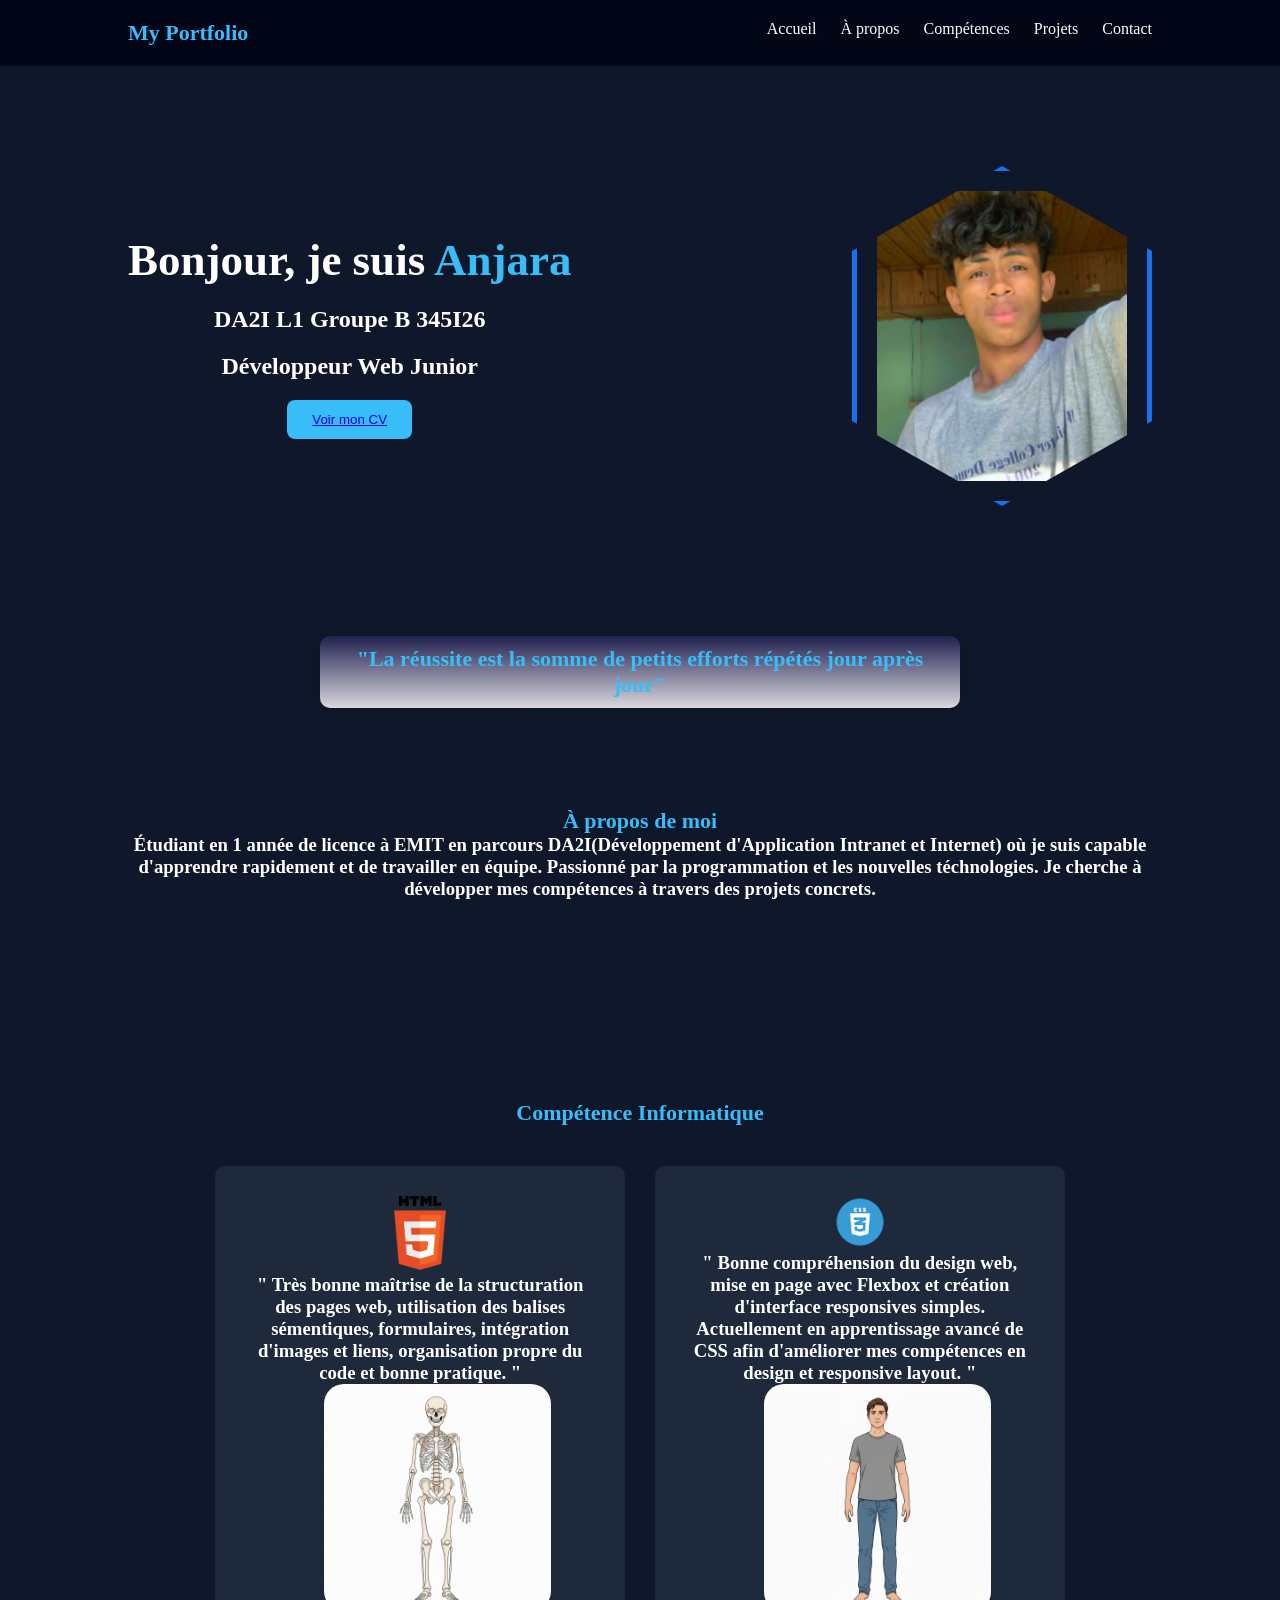
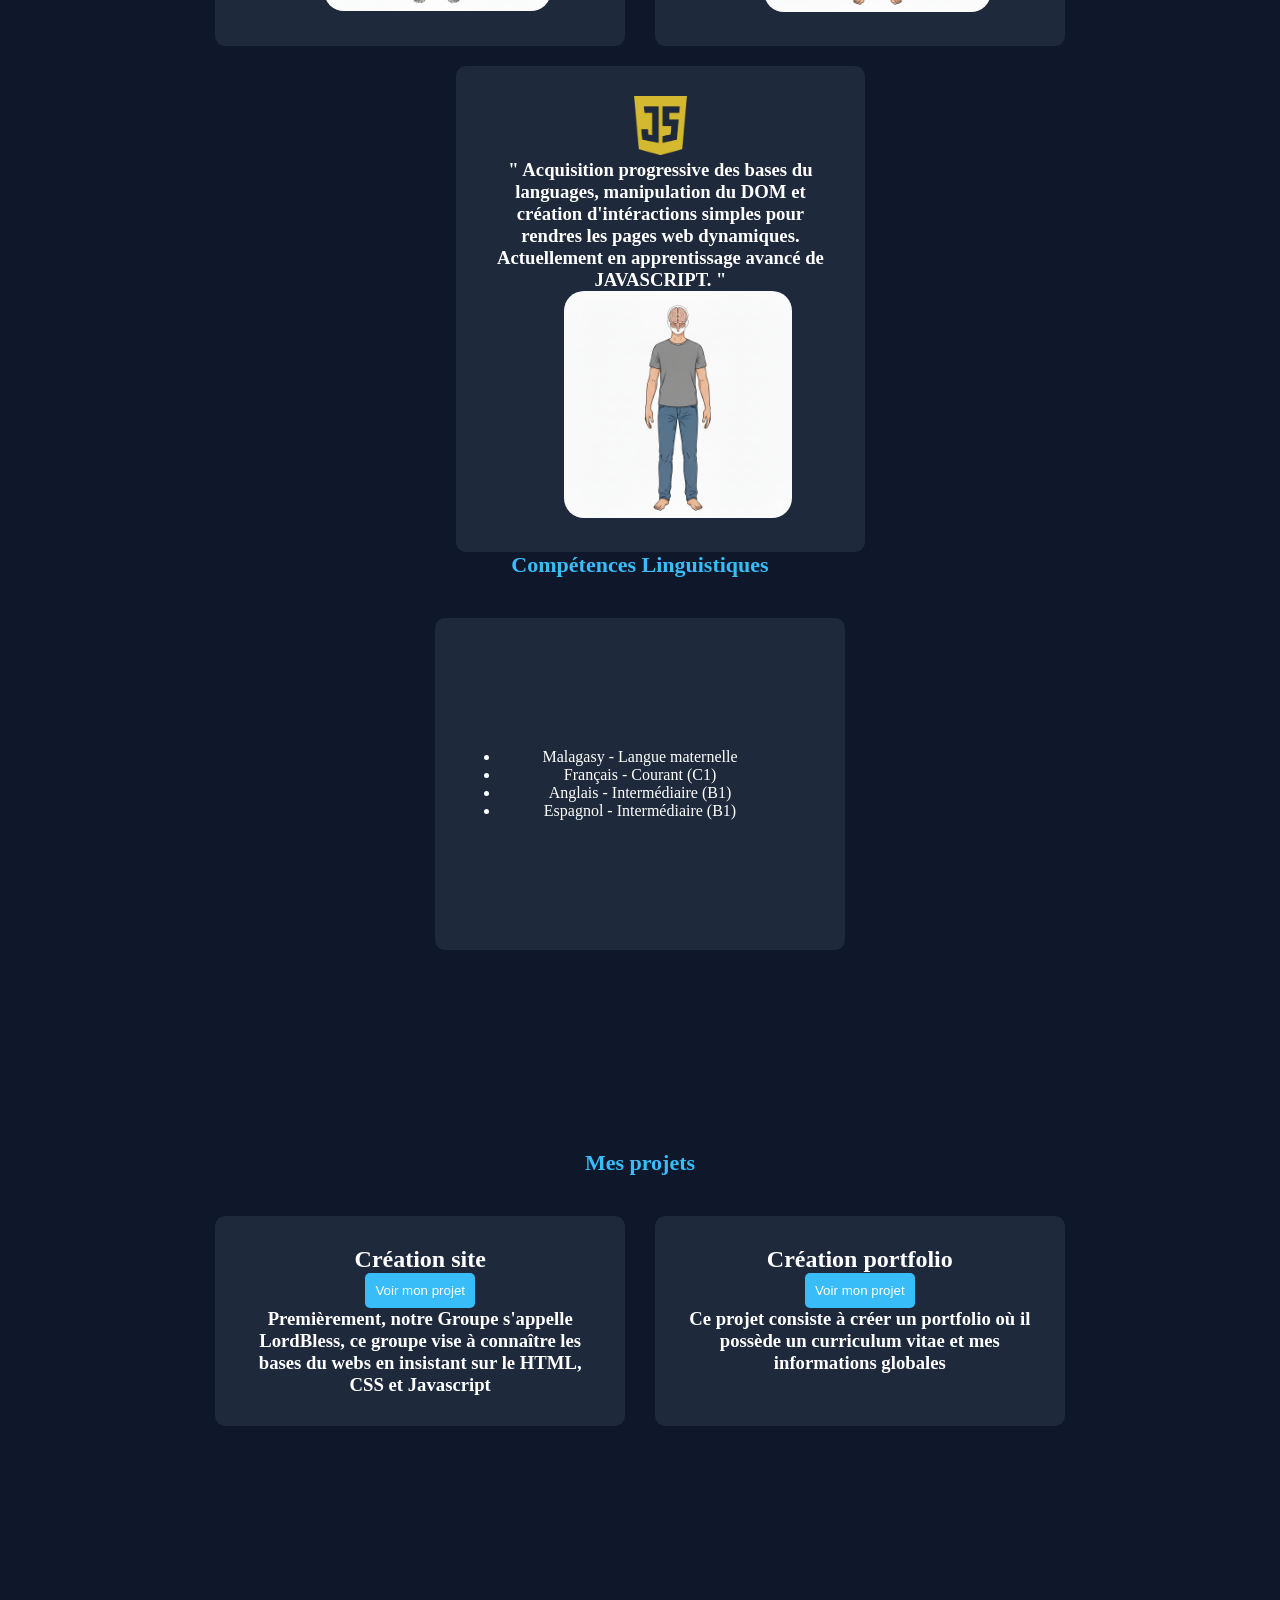
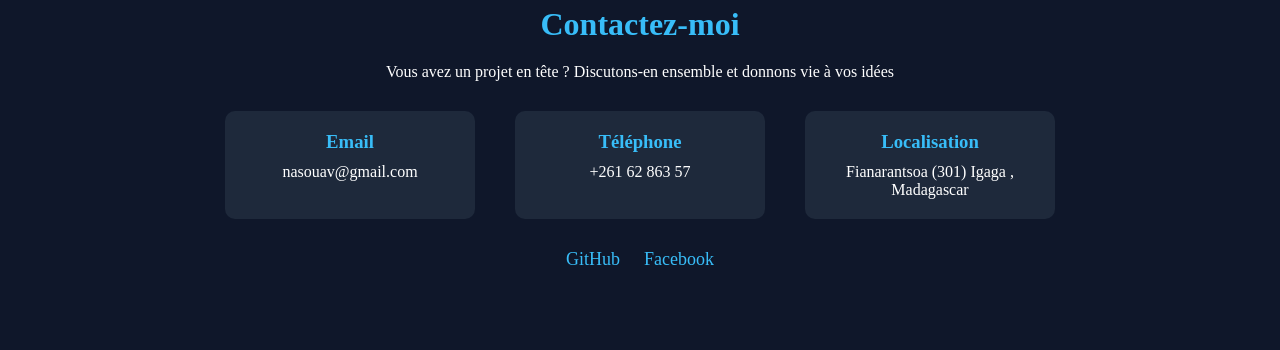
==== index.html @ 0c8cd44e "Update index.html" ====
<!DOCTYPE html>
<html lang="fr">

    <head>
        <meta charset="UTF-8">
        <meta name="viewport" content="width=device-width, initial-scale=1.0">
        <title>Portfolio Développeur</title>
        <link rel="stylesheet" href="anjara.css">
    </head>

    <body>

        <header>
            <div class="logo">My Portfolio</div>

            <nav>
                <a href="#home">Accueil</a>
                <a href="#about">À propos</a>
                <a href="#compet_my">Compétences</a>
                <a href="#projects">Projets</a>
                <a href="#contact">Contact</a>
            </nav>
        </header>

        <section id="home" class="portfolio">

            <div class="portfolio-text">
                <h1>Bonjour, je suis <span>Anjara</span></h1>
                <p><h2>DA2I L1 Groupe B 345I26</h2></p>
                <p><h2>Développeur Web Junior</h2></p>

                <button><a href="cvanjara.html">Voir mon CV</a></button>
            </div>

            <div class="portfolio-img">
                <img src="photo_my.jfif" alt="profile">
            </div>

        </section>
            <div class="My_philosophie">
                <p><h3 class="logo">"La réussite est la somme de petits efforts répétés jour après jour"</h3></p>

            </div>

        <section id="about">

            <h2 class="logo">À propos de moi</h2>

            <p>
                <h3>Étudiant en 1 année de licence à EMIT en parcours DA2I(Développement d'Application Intranet et Internet) 
                où je suis capable d'apprendre rapidement et de travailler en équipe. Passionné par la programmation et les nouvelles téchnologies. Je cherche à développer mes compétences à travers des projets concrets.
                </h3>
            </p>

        </section>
        <section id="compet_my">

            <h2 class="logo">Compétence Informatique</h2>

            <div class="compétences-container">
                <div class="projects-container">

                    <div class="project-card">
                    
                    
                        <div><img src="html-5.webp" alt="" class="html">
                        
                        <p><h3>   " Très bonne maîtrise de la structuration des pages web, utilisation des balises sémentiques, formulaires, intégration d'images et liens, organisation propre du code et bonne pratique. "
                        </h3></p>
                        </div>
                        <div> <img src="squelette.png" alt="" class="squelette" ></div>
                    
                    </div>
            


                    <div class="project-card">                  
                        <div><img src="css-3.webp" alt="" class="html">
                        
                            <p><h3> " Bonne compréhension du design web, mise en page avec Flexbox et création d'interface responsives simples.
                        Actuellement en apprentissage avancé de CSS afin d'améliorer mes compétences en design et responsive layout. "
                            </h3></p>
                        </div>
                        <div> <img src="human.png" alt="" class="squelette" ></div>
                    
                    </div>
                </div>
                <div class="JavaScript">
                    <div class="project-card">
                        <div>
                            <img src="js-es6.webp" alt="" class="html">
                        
                            <p><h3>   " Acquisition progressive des bases du languages, manipulation du DOM et création d'intéractions simples pour rendres les pages web dynamiques.
                            Actuellement en apprentissage avancé de JAVASCRIPT. "
                            </h3></p>
                        </div>
                        <div> 
                            <img src="brain.png" alt="" class="squelette" >
                        </div>
                    
                    </div>
                    
                </div>
            </div>

            <div class="compet_langue"><h2 class="logo"> Compétences Linguistiques</h2>
                <div class="compétences-container">
                    <div class="projects-container">

                        <div class="project-card">
                            <section class="languages">
                                <ul class="language-list">
                                    <li><span class="lang-name">Malagasy</span> - <span class="lang-level">Langue maternelle</span></li>
                                    <li><span class="lang-name">Français</span> - <span class="lang-level">Courant (C1)</span></li>
                                    <li><span class="lang-name">Anglais</span> - <span class="lang-level">Intermédiaire (B1)</span></li>
                                    <li><span class="lang-name">Espagnol</span> - <span class="lang-level">Intermédiaire (B1)</span></li>
                                </ul>
                            </section>
                        </div>
                    </div>
                </div>
            </div>
        </section>


        <section id="projects">

            <h2 class="logo">Mes projets</h2>

            <div class="projects-container">

                <div class="project-card">
                    <h2>Création site</h2>
                    <p><button><a href="https://laatr34.github.io/LordBless/">Voir mon projet</a></button></p>
                    <h3>Premièrement, notre Groupe s'appelle LordBless, ce groupe vise à connaître les bases du webs en insistant sur le HTML, CSS et Javascript
                    </h3>
                </div>
            


                <div class="project-card">
                    <h2>Création portfolio</h2>
                    <p><button><a href="cvanjara.html">Voir mon projet</a></button></p>
                    <h3>Ce projet consiste à créer un portfolio où il possède un curriculum vitae et mes informations globales </h3>
                </div>
            </div>

        </section>

        <section id="contact" class="contact">

            <h2 class="logo">Contactez-moi</h2>

            <p>
                Vous avez un projet en tête ? Discutons-en ensemble et donnons vie à vos idées
            </p>

            <div class="contact-info">
    
                <div class="contact-item">
                    <h3>Email</h3>
                    <p>
                        <a href="mailto:nasouav@gmail.com">
                            nasouav@gmail.com
                        </a>
                    </p>
                </div>

                <div class="contact-item">
                    <h3>Téléphone</h3>
                    <p>
                        <a href="tel:+261376286357">
                            +261 62 863 57
                        </a>
                    </p>
                </div>

                <div class="contact-item">
                    <h3>Localisation</h3>
                    <p>Fianarantsoa (301) Igaga , Madagascar</p>
                </div>

            </div>

            <div class="social-links">
              
                <a href="https://github.com/AnjaraHandrinasoavina">GitHub</a>
                <a href="https://www.facebook.com/handrinasoavina.anjara">Facebook</a>
            </div>
        </section>

        <script src="anjara.js"></script>

    </body>
</html>
---- anjara.css ----
*{
margin:0;
padding:0;
box-sizing:border-box;
}

body{
background:#0f172a;
color:white;
}

header{
display:flex;
justify-content:space-between;
padding:20px 10%;
background:#020617;
position:sticky;
top:0;
}

.logo{
font-size:22px;
font-weight:bold;
color:#38bdf8;
}

nav a{
color:white;
margin-left:20px;
text-decoration:none;
}

.portfolio{
display:flex;
align-items:center;
justify-content:space-between;
padding:100px 10%;
}

.portfolio-text h1{
font-size:45px;
}

.portfolio-text span{
color:#38bdf8;
}

.portfolio-text p{
margin:20px 0;
font-size:20px;
}

.portfolio-text button{
padding:12px 25px;
background:#38bdf8;
border:none;
border-radius:8px;
cursor:pointer;
}

.portfolio-img img{
width:300px;
border-radius:20px;
}

section{
padding:100px 10%;
text-align:center;
}

.projects-container{
display:flex;
justify-content:center;
gap:30px;
margin-top:40px;

}

.project-card{
background:#1e293b;
padding:30px;
border-radius:10px;
width:40%;
transition:0.3s;
text-align: center;
}

.project-card:hover{
transform:translateY(-10px);
background:#334155;
}
.project-card a {
  color: white;
  text-decoration: none;
}

form{
display:flex;
flex-direction:column;
width:300px;
margin:auto;
gap:15px;
}

input,textarea{
padding:10px;
border:none;
border-radius:5px;
}

button{
padding:10px;
background:#38bdf8;
border:none;
border-radius:5px;
cursor:pointer;
}

footer{
text-align:center;
padding:20px;
background:#020617;
}
.My_philosophie { 
    background: var(--card-bg);
    padding: 10px;
    border-radius: 10px;
    box-shadow: 0 0 10px rgba(0,0,0,0.1);
    width: 50%;
    text-align: center;
    margin-top: 30px;
    background: linear-gradient(180deg, #20204e 0%, #dbd8df 100%); 
    margin-left: 25%;
}

 .portfolio-img {
    width: 300px;
    height: 340px;
    border: 5px solid #1970e9;
    clip-path: polygon(50% 0%, 100% 25%, 100% 75%, 50% 100%, 0% 75%, 0% 25%);
    display: flex;
    align-items: center;
    justify-content: center;
    padding: 20px;
}

.portfolio-img img {
    width: 100%;
    height: 100%;
    object-fit: cover;
}

.squelette {
    width: 65%;
    margin-left: 10%;
    border-radius: 20px;

}
.html{
    width: 15%;
     
}

.JavaScript{
    margin-top: 20px;
    margin-left: 32%;
    width: 100%;

}
#contact {
  padding: 80px 20px;
  background: #0f172a;
  color: white;
  text-align: center;
}

#contact h2 {
  font-size: 32px;
  margin-bottom: 20px;
}

.contact-info {
  display: flex;
  justify-content: center;
  gap: 40px;
  margin-top: 30px;
  flex-wrap: wrap;
}

.contact-item {
  background: #1e293b;
  padding: 20px;
  border-radius: 10px;
  width: 250px;
}

.contact-item h3 {
  margin-bottom: 10px;
  color: #38bdf8;
}

.contact-item a {
  color: white;
  text-decoration: none;
}

.social-links {
  margin-top: 30px;
}

.social-links a {
  margin: 0 10px;
  font-size: 18px;
  color: #38bdf8;
  text-decoration: none;
}

.social-links a:hover {
  color: white;
}
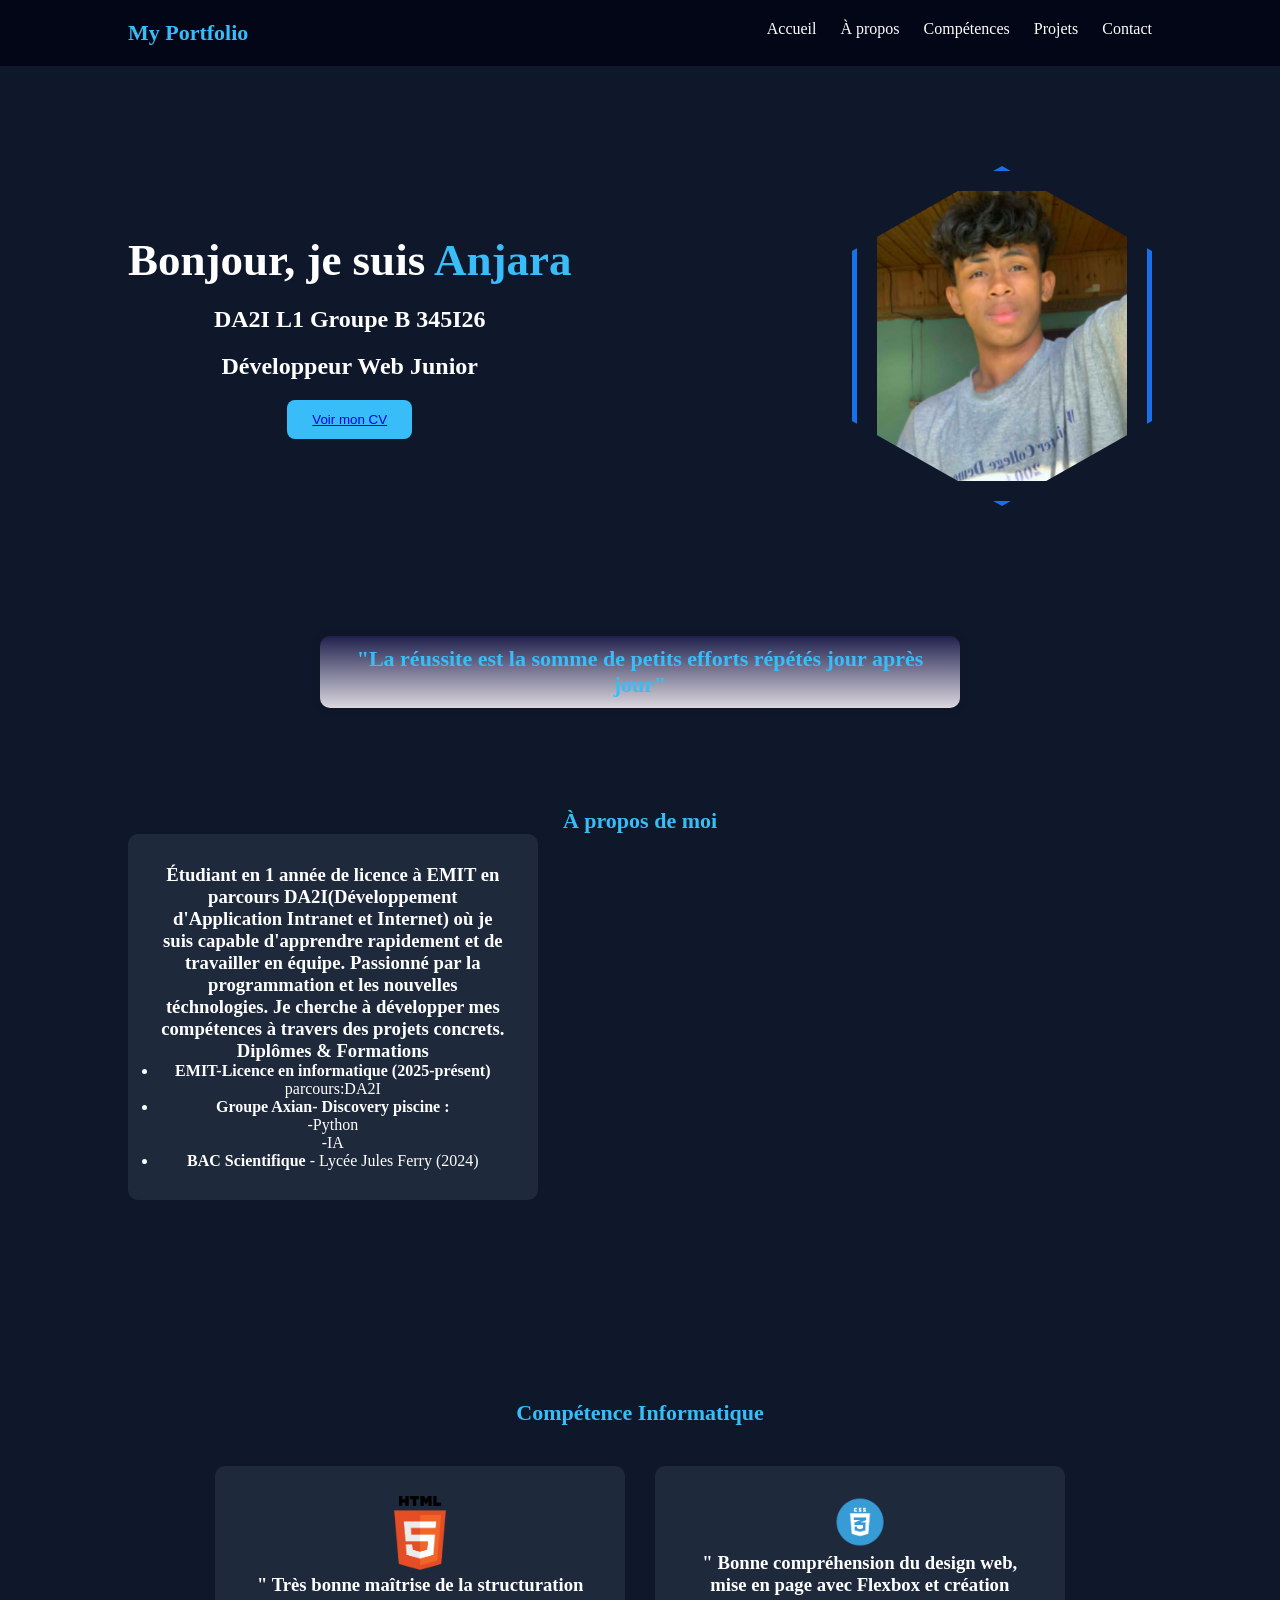
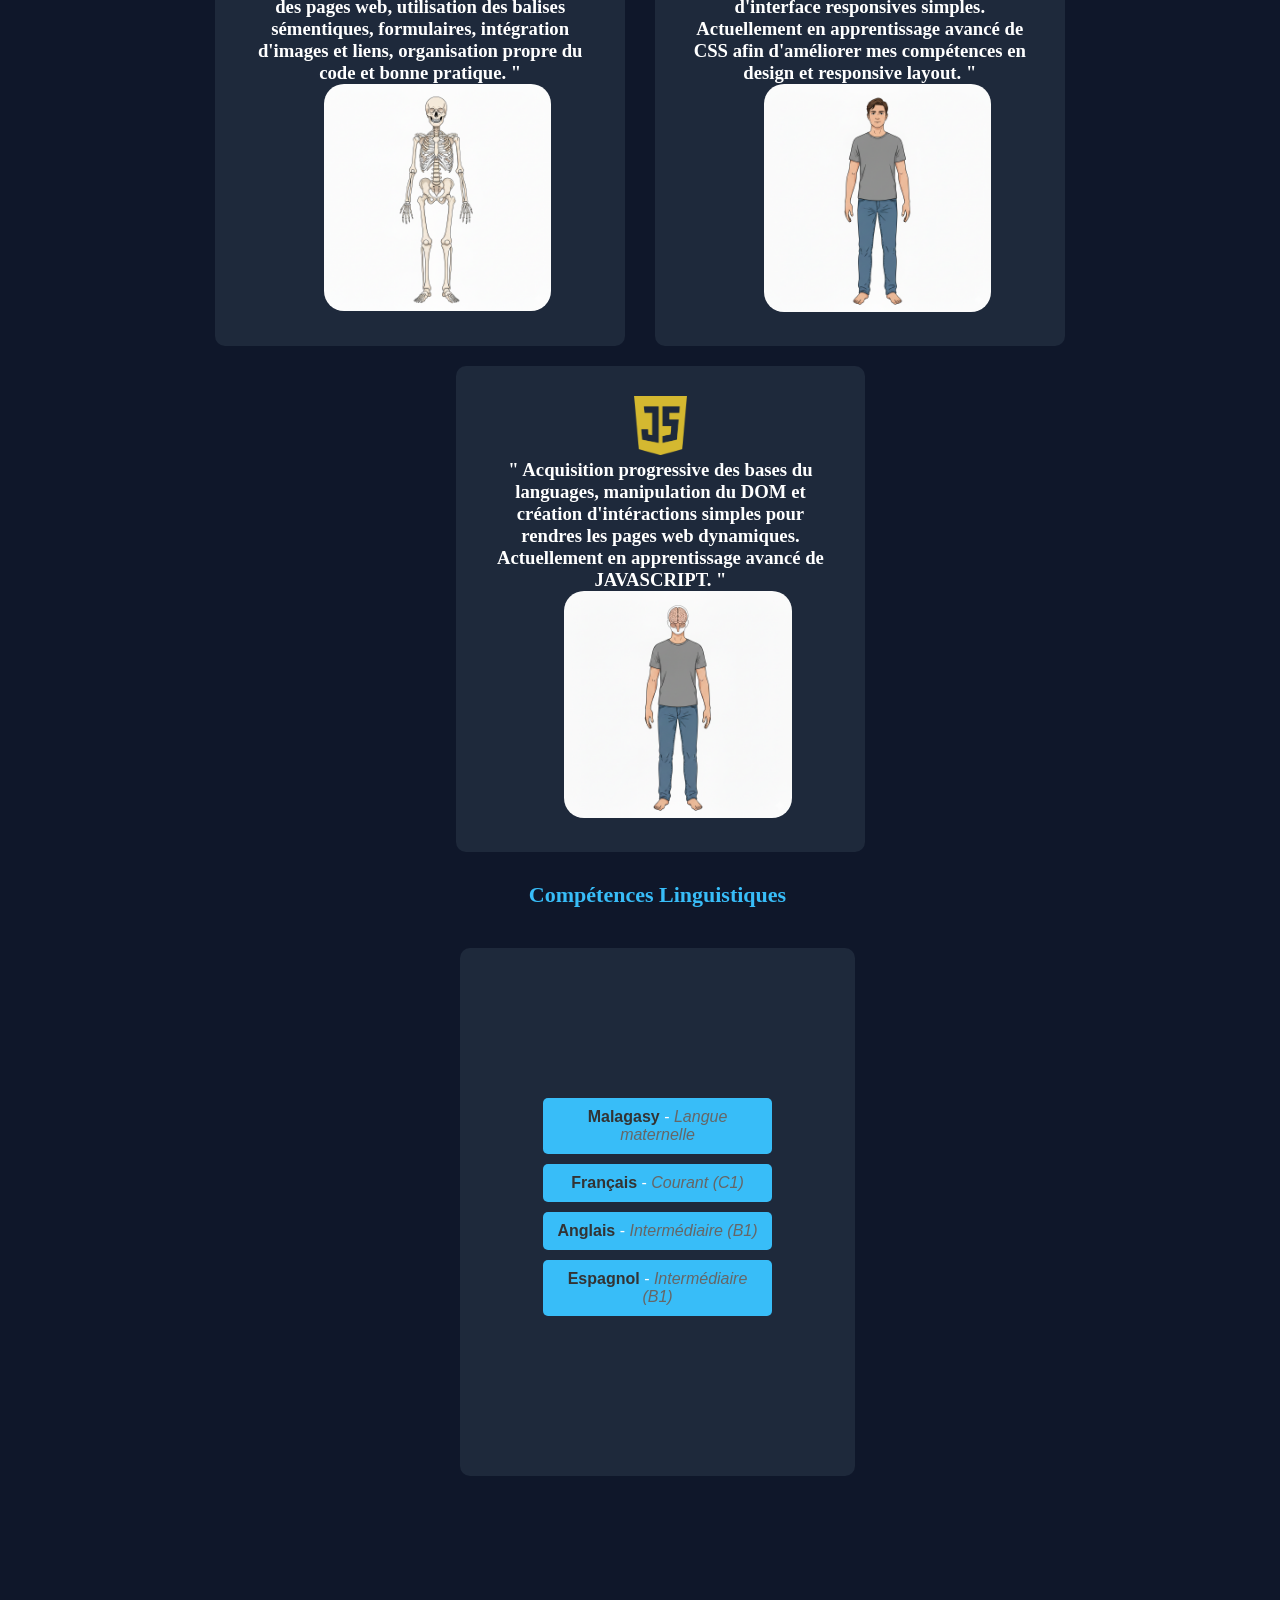
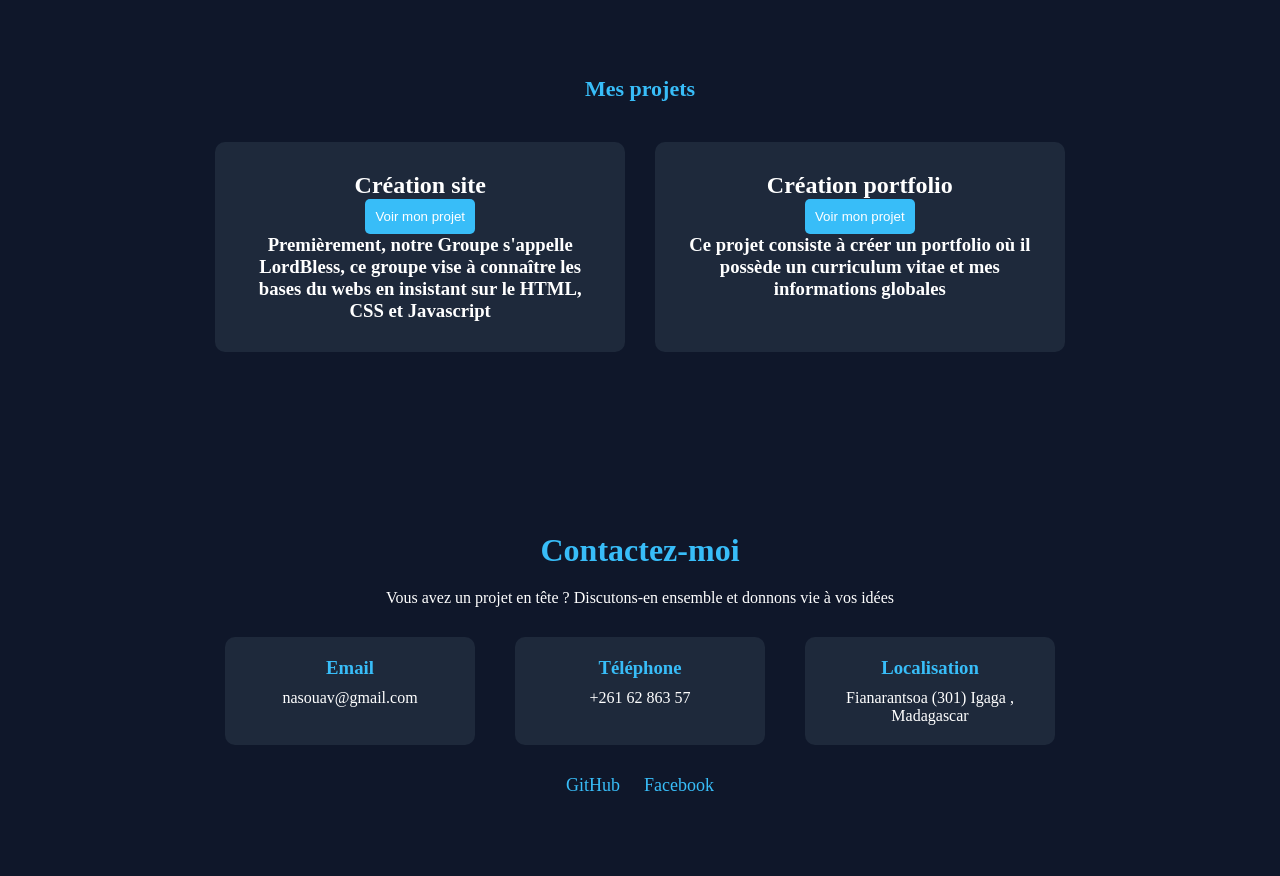
==== commit 475120b5: "Update index.html" ====
--- a/index.html
+++ b/index.html
@@ -45,12 +45,23 @@
         <section id="about">
 
             <h2 class="logo">À propos de moi</h2>
-
-            <p>
-                <h3>Étudiant en 1 année de licence à EMIT en parcours DA2I(Développement d'Application Intranet et Internet) 
-                où je suis capable d'apprendre rapidement et de travailler en équipe. Passionné par la programmation et les nouvelles téchnologies. Je cherche à développer mes compétences à travers des projets concrets.
-                </h3>
-            </p>
+            <div class="about_propos">
+                <section class="project-card">
+                
+                    <p><h3>Étudiant en 1 année de licence à EMIT en parcours DA2I(Développement d'Application Intranet et Internet) 
+                        où je suis capable d'apprendre rapidement et de travailler en équipe. Passionné par la programmation et les nouvelles téchnologies. Je cherche à développer mes compétences à travers des projets concrets.
+                        </h3>
+                    </p>
+                    <div class="about-diplomas">
+                        <h3>Diplômes & Formations</h3>
+                        <ul>
+                            <li><strong><p>EMIT-Licence en informatique (2025-présent)</strong></p>parcours:DA2I</li>
+                            <li><strong><p>Groupe Axian- Discovery piscine : </strong></p><p>-Python</p>-IA</li>
+                            <li><strong>BAC Scientifique</strong> - Lycée Jules Ferry (2024)</li>
+                        </ul>
+                    </div>
+                </section>
+            </div>
 
         </section>
         <section id="compet_my">
@@ -200,3 +211,4 @@
 
 
 
+
--- a/anjara.css
+++ b/anjara.css
@@ -167,6 +167,37 @@
     width: 100%;
 
 }
+.languages {
+    font-family: Arial, sans-serif;
+    margin: 20px;
+    text-align: center;
+}
+
+.language-list {
+    list-style-type: none; 
+    padding: 0;
+}
+
+.language-list li {
+    background-color: #38bdf8;
+    margin-bottom: 10px;
+    padding: 10px;
+    border-radius: 5px;
+}
+
+.lang-name {
+    font-weight: bold;
+    color: #333;
+}
+
+.lang-level {
+    color: #666;
+    font-style: italic;
+}
+.compet_langue {
+  margin-top: 30px;
+  margin-left: 35px;
+}
 #contact {
   padding: 80px 20px;
   background: #0f172a;
@@ -220,3 +251,4 @@
 }
 
 
+
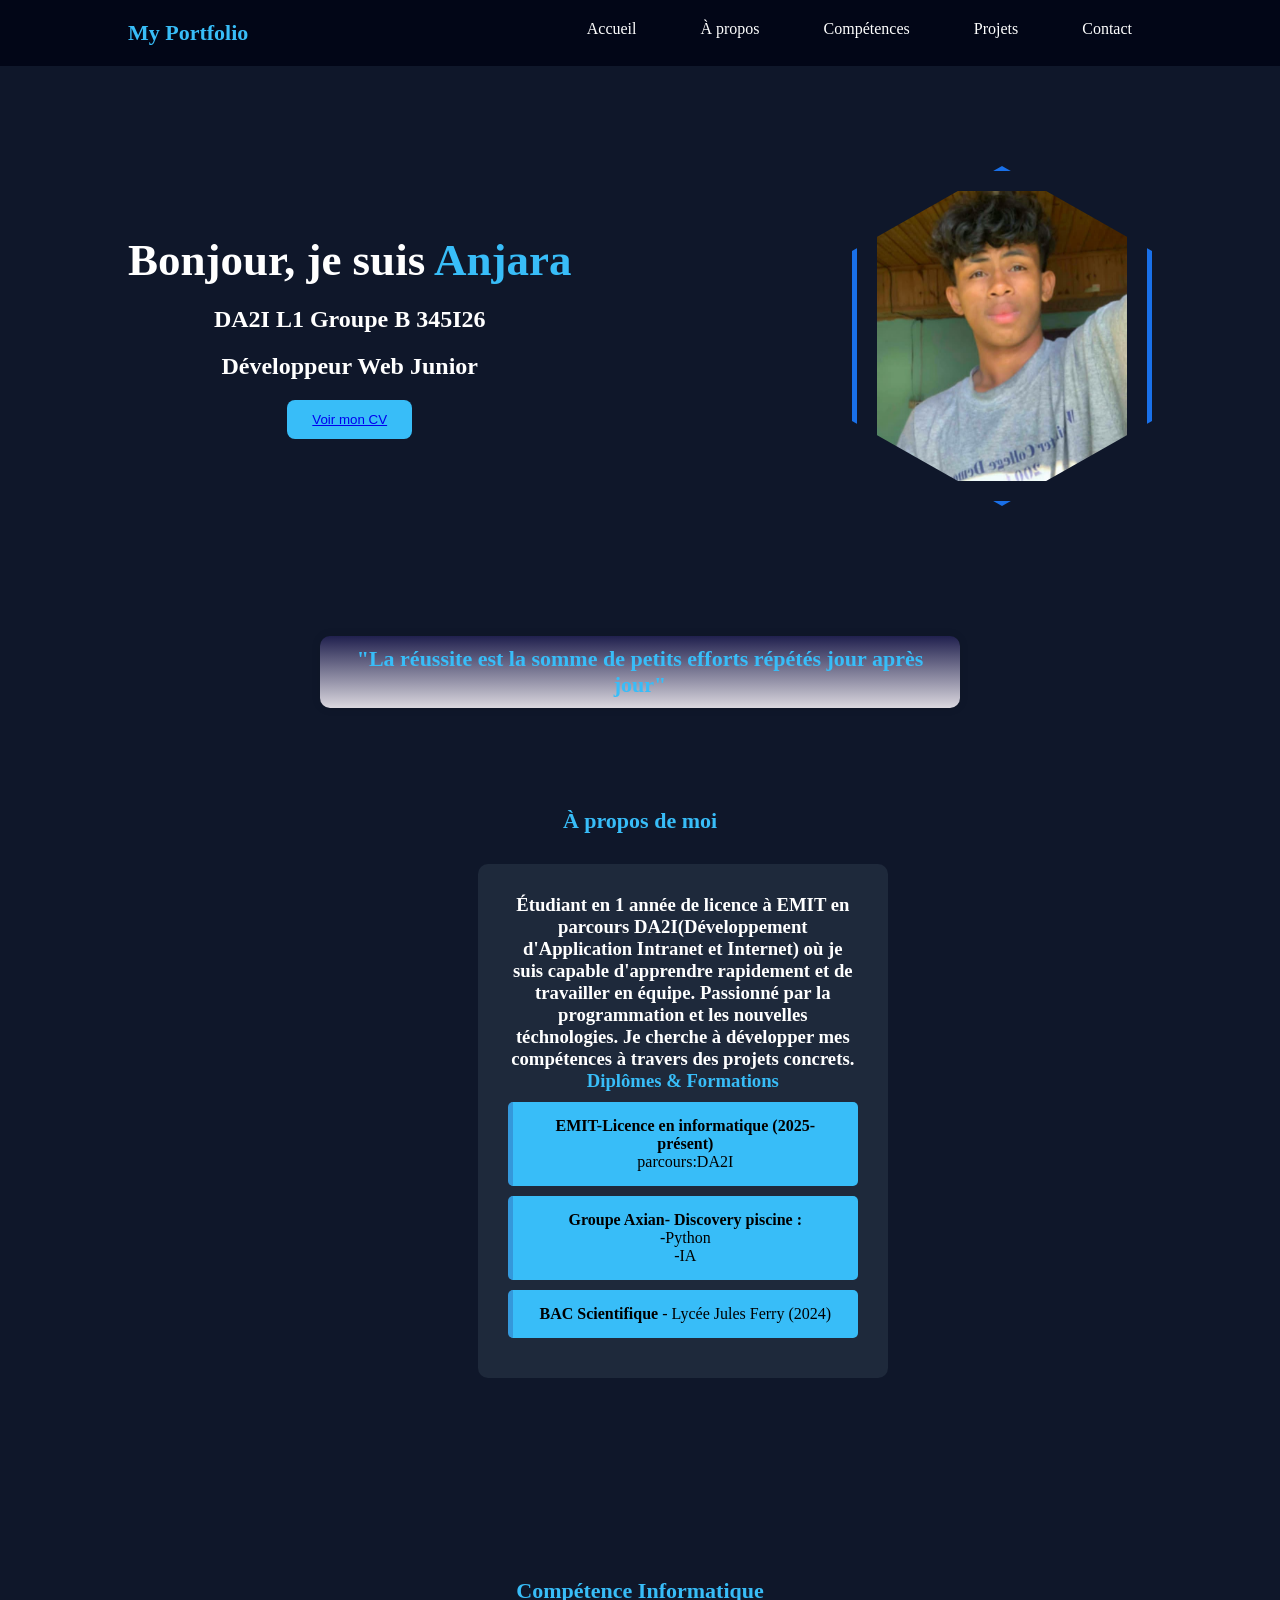
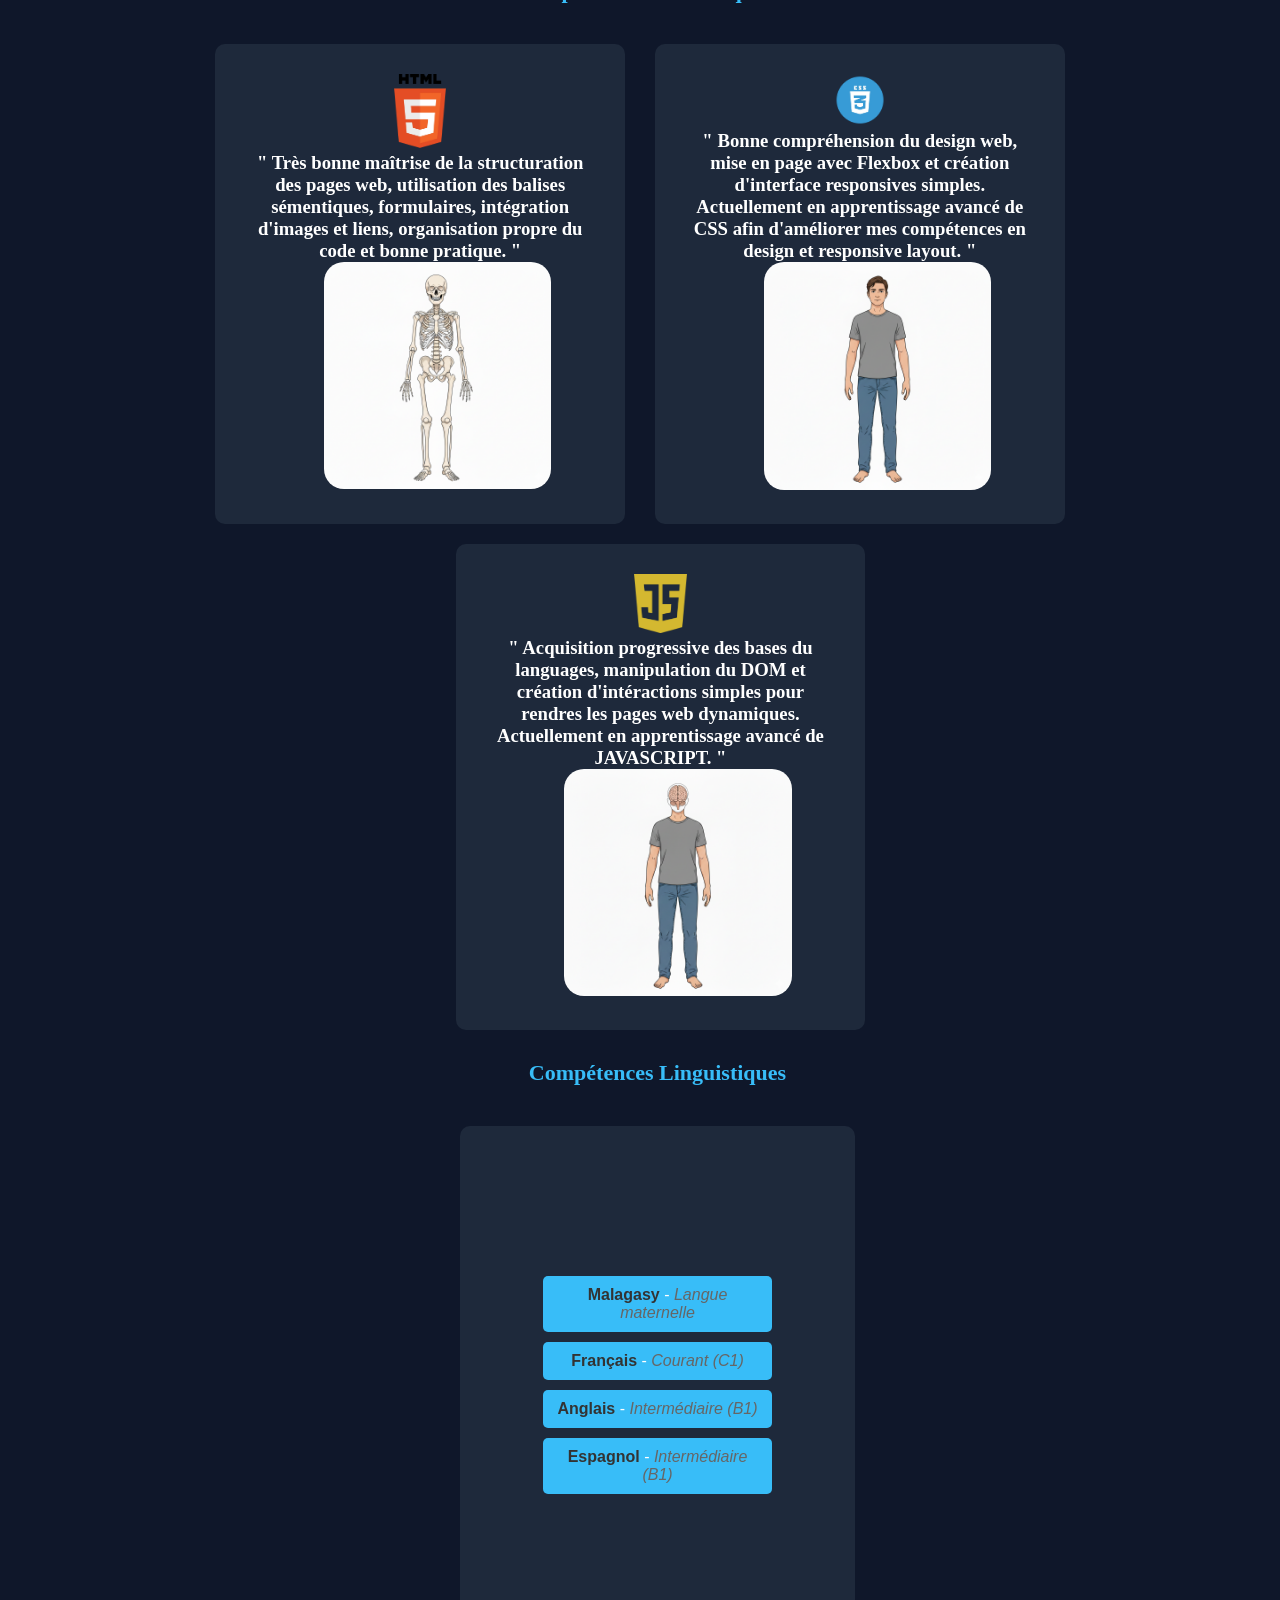
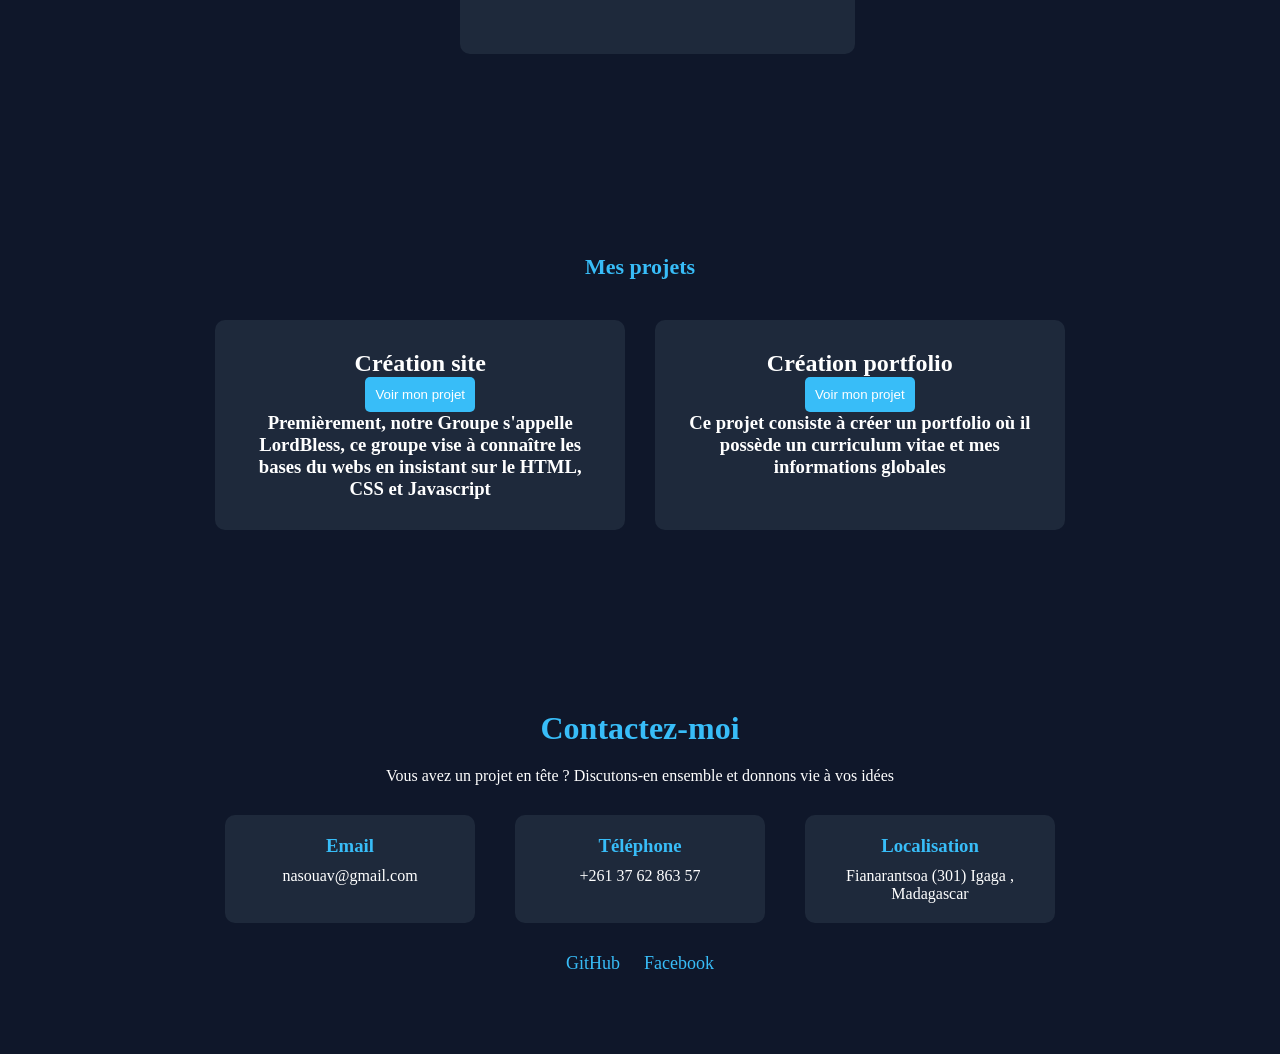
==== commit a3b0ad73: "Update index.html" ====
--- a/index.html
+++ b/index.html
@@ -181,7 +181,7 @@
                     <h3>Téléphone</h3>
                     <p>
                         <a href="tel:+261376286357">
-                            +261 62 863 57
+                            +261 37 62 863 57
                         </a>
                     </p>
                 </div>
--- a/anjara.css
+++ b/anjara.css
@@ -26,8 +26,15 @@
 
 nav a{
 color:white;
-margin-left:20px;
+margin-left: 20px;
 text-decoration:none;
+padding: 10px 20px;
+border-radius: 10px;
+
+}
+nav a:hover {
+  color: rgb(9, 248, 248);
+  box-shadow: 0 0 15px rgb(9, 248, 248), 0 0 48px rgb(9, 248, 248);
 }
 
 .portfolio{
@@ -67,7 +74,32 @@
 padding:100px 10%;
 text-align:center;
 }
-
+.about_propos {
+
+  margin-left: 350px;
+  width: 100%;
+  margin-top: 30px;
+}
+
+.about-diplomas {
+    flex: 1;
+    color: black;
+}
+.about-diplomas h3 {
+  color:#38bdf8;
+}
+.about-diplomas ul {
+    list-style-type: none;
+    padding: 0;
+}
+
+.about-diplomas ul li {
+    background: #38bdf8;
+    margin: 10px 0;
+    padding: 15px;
+    border-radius: 5px;
+    border-left: 5px solid #3498db;
+}
 .projects-container{
 display:flex;
 justify-content:center;
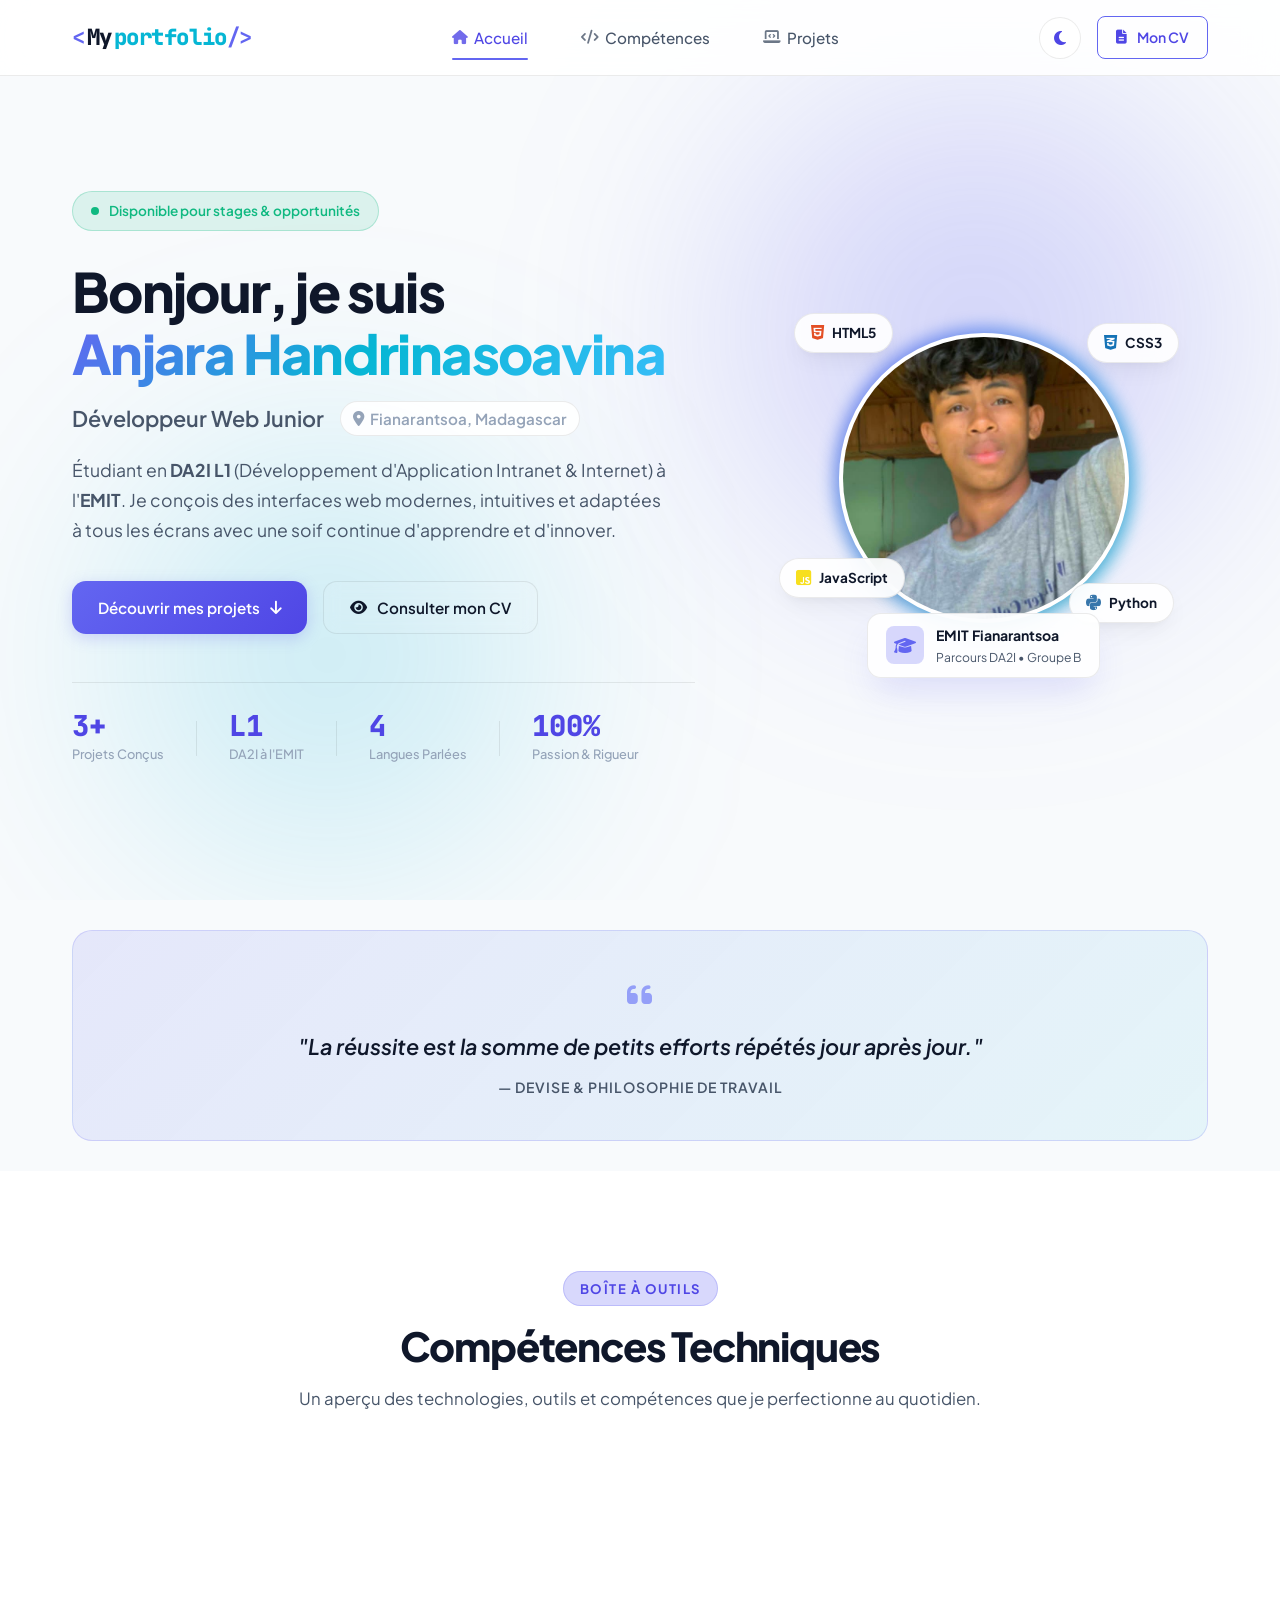
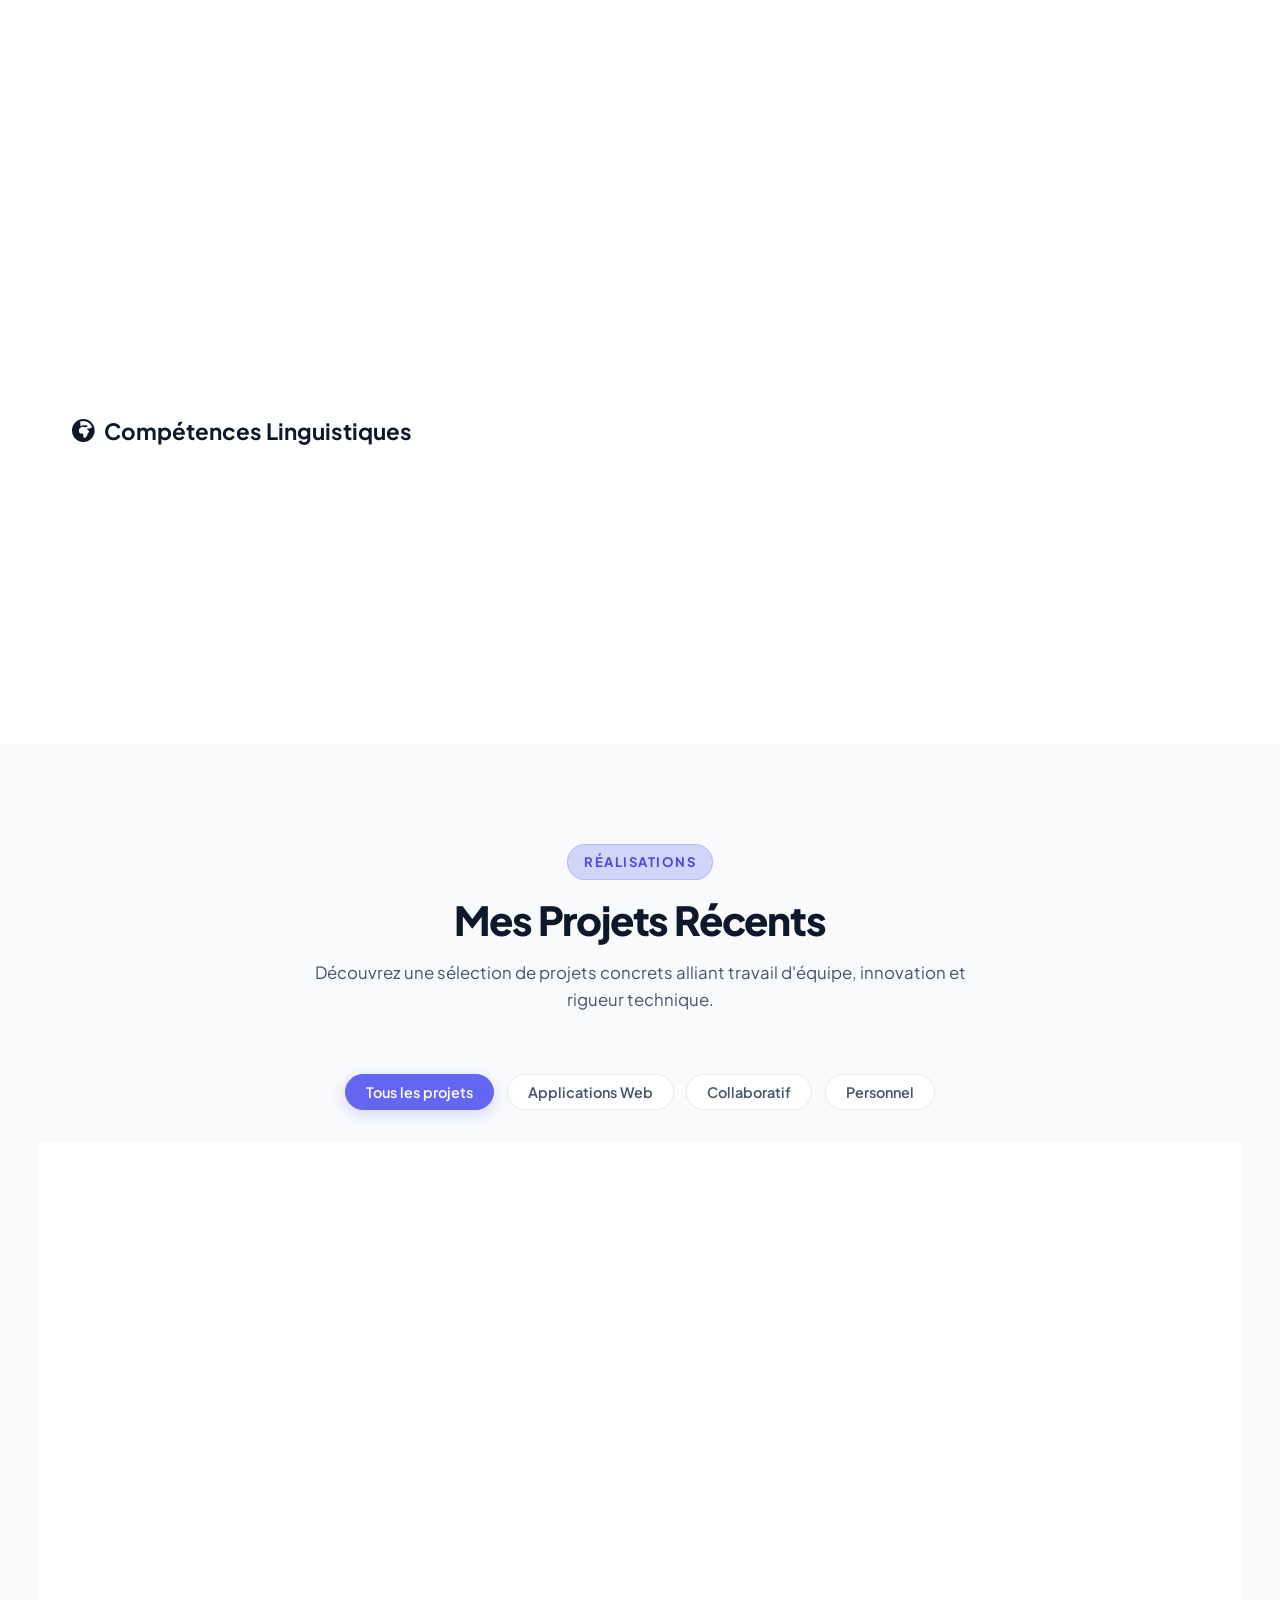
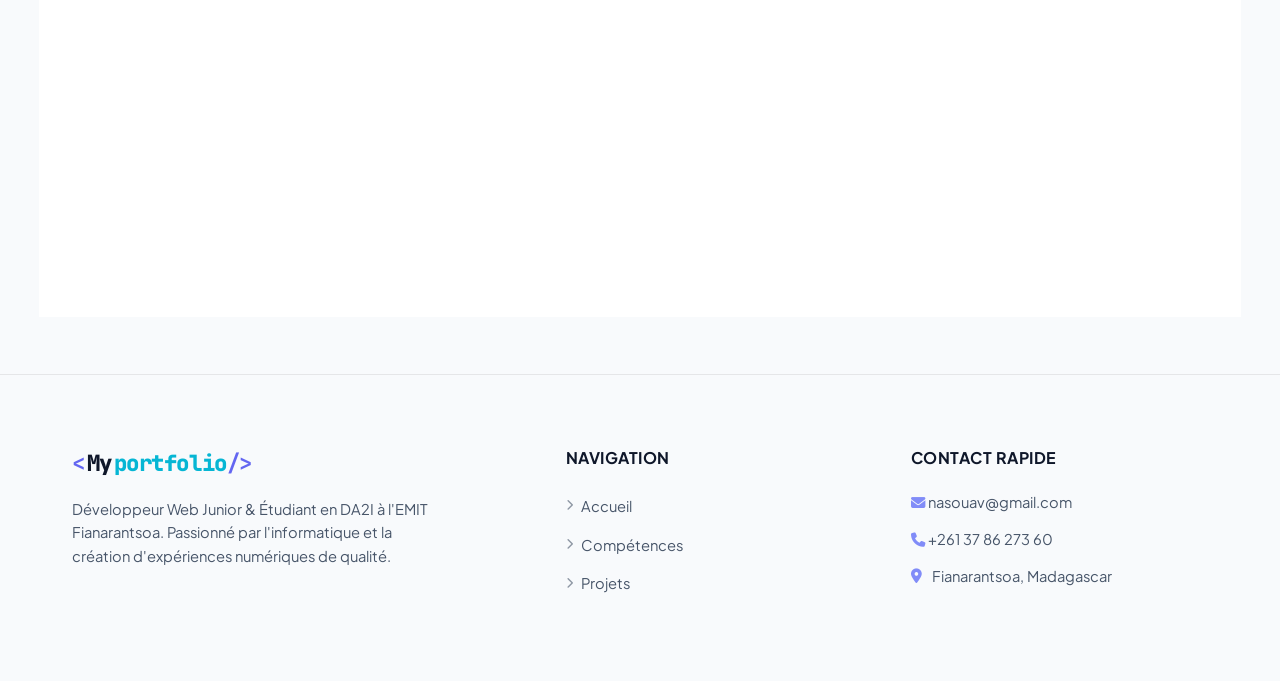
==== commit 094cbd56: "Add files via upload" ====
--- a/index.html
+++ b/index.html
@@ -1,208 +1,529 @@
 <!DOCTYPE html>
-<html lang="fr">
-
-    <head>
-        <meta charset="UTF-8">
-        <meta name="viewport" content="width=device-width, initial-scale=1.0">
-        <title>Portfolio Développeur</title>
-        <link rel="stylesheet" href="anjara.css">
-    </head>
-
-    <body>
-
-        <header>
-            <div class="logo">My Portfolio</div>
-
-            <nav>
-                <a href="#home">Accueil</a>
-                <a href="#about">À propos</a>
-                <a href="#compet_my">Compétences</a>
-                <a href="#projects">Projets</a>
-                <a href="#contact">Contact</a>
+<html lang="fr" data-theme="dark">
+<head>
+    <meta charset="UTF-8">
+    <meta name="viewport" content="width=device-width, initial-scale=1.0">
+    <title>Anjara Handrinasoavina | Développeur Web Junior & Étudiant DA2I</title>
+    <meta name="description" content="Portfolio d'Anjara Handrinasoavina, développeur web junior et étudiant en DA2I à l'EMIT Fianarantsoa. Découvrez mes projets, compétences et contactez-moi pour un stage ou une opportunité.">
+    <meta name="keywords" content="Anjara Handrinasoavina, Développeur Web Junior, DA2I, EMIT, Fianarantsoa, Madagascar, HTML, CSS, JavaScript, Python, Portfolio">
+    <meta name="author" content="Anjara Handrinasoavina">
+    <meta property="og:type" content="website">
+    <meta property="og:title" content="Anjara Handrinasoavina | Développeur Web Junior">
+    <meta property="og:description" content="Développeur Web Junior passionné par la création d'expériences web modernes et performantes.">
+    <meta property="og:image" content="photo_my.jfif">
+    <link rel="preconnect" href="https://fonts.googleapis.com">
+    <link rel="preconnect" href="https://fonts.gstatic.com" crossorigin>
+    <link href="https://fonts.googleapis.com/css2?family=Plus+Jakarta+Sans:wght@300;400;500;600;700;800&family=JetBrains+Mono:wght@400;500;600&display=swap" rel="stylesheet">
+    <link rel="stylesheet" href="https://cdnjs.cloudflare.com/ajax/libs/font-awesome/6.5.1/css/all.min.css">
+    <link rel="stylesheet" href="anjara.css">
+</head>
+<body>
+
+    <div id="toast" class="toast" role="status" aria-live="polite">
+        <i class="fas fa-check-circle toast-icon"></i>
+        <span id="toast-message">Copié dans le presse-papiers !</span>
+    </div>
+
+    <header class="navbar" id="navbar">
+        <div class="nav-container">
+            <a href="#accueil" class="brand-logo" aria-label="Accueil">
+                <span class="logo-bracket">&lt;</span><span class="logo-name">My</span><span class="logo-dot">portfolio</span><span class="logo-bracket"> /&gt;</span>
+            </a>
+
+            <nav class="nav-menu" id="navMenu">
+                <a href="#accueil" class="nav-link active"><i class="fas fa-home"></i> Accueil</a>
+                <a href="#competences" class="nav-link"><i class="fas fa-code"></i> Compétences</a>
+                <a href="#projets" class="nav-link"><i class="fas fa-laptop-code"></i> Projets</a>
+                
+                <div class="mobile-nav-cta">
+                    <a href="cvanjara.html" class="btn btn-outline btn-sm"><i class="fas fa-file-alt"></i> Mon CV</a>
+                </div>
             </nav>
-        </header>
-
-        <section id="home" class="portfolio">
-
-            <div class="portfolio-text">
-                <h1>Bonjour, je suis <span>Anjara</span></h1>
-                <p><h2>DA2I L1 Groupe B 345I26</h2></p>
-                <p><h2>Développeur Web Junior</h2></p>
-
-                <button><a href="cvanjara.html">Voir mon CV</a></button>
+
+            <div class="nav-actions">
+                <button class="theme-toggle" id="themeToggle" title="Changer de thème (Clair / Sombre)" aria-label="Changer de thème">
+                    <i class="fas fa-sun sun-icon"></i>
+                    <i class="fas fa-moon moon-icon"></i>
+                </button>
+
+                <a href="cvanjara.html" class="btn btn-outline btn-sm desktop-only">
+                    <i class="fas fa-file-alt"></i> Mon CV
+                </a>
+
+                <button class="menu-toggle" id="menuToggle" aria-label="Ouvrir le menu" aria-expanded="false">
+                    <span class="bar"></span>
+                    <span class="bar"></span>
+                    <span class="bar"></span>
+                </button>
             </div>
-
-            <div class="portfolio-img">
-                <img src="photo_my.jfif" alt="profile">
-            </div>
-
-        </section>
-            <div class="My_philosophie">
-                <p><h3 class="logo">"La réussite est la somme de petits efforts répétés jour après jour"</h3></p>
-
-            </div>
-
-        <section id="about">
-
-            <h2 class="logo">À propos de moi</h2>
-            <div class="about_propos">
-                <section class="project-card">
-                
-                    <p><h3>Étudiant en 1 année de licence à EMIT en parcours DA2I(Développement d'Application Intranet et Internet) 
-                        où je suis capable d'apprendre rapidement et de travailler en équipe. Passionné par la programmation et les nouvelles téchnologies. Je cherche à développer mes compétences à travers des projets concrets.
-                        </h3>
+        </div>
+    </header>
+
+    <div class="nav-overlay" id="navOverlay"></div>
+
+    <main>
+        <section id="accueil" class="acceuil-section">
+            <div class="acceuil-glow glow-1"></div>
+            <div class="acceuil-glow glow-2"></div>
+
+            <div class="container acceuil-container">
+                <div class="acceuil-text-content">
+                    <div class="status-badge">
+                        <span class="status-pulse"></span>
+                        <span>Disponible pour stages & opportunités</span>
+                    </div>
+
+                    <h1 class="acceuil-title">
+                        Bonjour, je suis <br>
+                        <span class="text-gradient">Anjara Handrinasoavina</span>
+                    </h1>
+
+                    <h2 class="acceuil-subtitle">
+                        <span class="typing-text">Développeur Web Junior</span>
+                        <span class="acceuil-location"><i class="fas fa-map-marker-alt"></i> Fianarantsoa, Madagascar</span>
+                    </h2>
+
+                    <p class="acceuil-description">
+                        Étudiant en <strong>DA2I L1</strong> (Développement d'Application Intranet & Internet) à l'<strong>EMIT</strong>.
+                        Je conçois des interfaces web modernes, intuitives et adaptées à tous les écrans avec une soif continue d'apprendre et d'innover.
                     </p>
-                    <div class="about-diplomas">
-                        <h3>Diplômes & Formations</h3>
-                        <ul>
-                            <li><strong><p>EMIT-Licence en informatique (2025-présent)</strong></p>parcours:DA2I</li>
-                            <li><strong><p>Groupe Axian- Discovery piscine : </strong></p><p>-Python</p>-IA</li>
-                            <li><strong>BAC Scientifique</strong> - Lycée Jules Ferry (2024)</li>
-                        </ul>
-                    </div>
-                </section>
-            </div>
-
-        </section>
-        <section id="compet_my">
-
-            <h2 class="logo">Compétence Informatique</h2>
-
-            <div class="compétences-container">
-                <div class="projects-container">
-
-                    <div class="project-card">
-                    
-                    
-                        <div><img src="html-5.webp" alt="" class="html">
-                        
-                        <p><h3>   " Très bonne maîtrise de la structuration des pages web, utilisation des balises sémentiques, formulaires, intégration d'images et liens, organisation propre du code et bonne pratique. "
-                        </h3></p>
-                        </div>
-                        <div> <img src="squelette.png" alt="" class="squelette" ></div>
-                    
-                    </div>
-            
-
-
-                    <div class="project-card">                  
-                        <div><img src="css-3.webp" alt="" class="html">
-                        
-                            <p><h3> " Bonne compréhension du design web, mise en page avec Flexbox et création d'interface responsives simples.
-                        Actuellement en apprentissage avancé de CSS afin d'améliorer mes compétences en design et responsive layout. "
-                            </h3></p>
-                        </div>
-                        <div> <img src="human.png" alt="" class="squelette" ></div>
-                    
-                    </div>
-                </div>
-                <div class="JavaScript">
-                    <div class="project-card">
-                        <div>
-                            <img src="js-es6.webp" alt="" class="html">
-                        
-                            <p><h3>   " Acquisition progressive des bases du languages, manipulation du DOM et création d'intéractions simples pour rendres les pages web dynamiques.
-                            Actuellement en apprentissage avancé de JAVASCRIPT. "
-                            </h3></p>
-                        </div>
-                        <div> 
-                            <img src="brain.png" alt="" class="squelette" >
-                        </div>
-                    
-                    </div>
-                    
-                </div>
-            </div>
-
-            <div class="compet_langue"><h2 class="logo"> Compétences Linguistiques</h2>
-                <div class="compétences-container">
-                    <div class="projects-container">
-
-                        <div class="project-card">
-                            <section class="languages">
-                                <ul class="language-list">
-                                    <li><span class="lang-name">Malagasy</span> - <span class="lang-level">Langue maternelle</span></li>
-                                    <li><span class="lang-name">Français</span> - <span class="lang-level">Courant (C1)</span></li>
-                                    <li><span class="lang-name">Anglais</span> - <span class="lang-level">Intermédiaire (B1)</span></li>
-                                    <li><span class="lang-name">Espagnol</span> - <span class="lang-level">Intermédiaire (B1)</span></li>
-                                </ul>
-                            </section>
+
+                    <div class="acceuil-cta-group">
+                        <a href="#projets" class="btn btn-primary">
+                            <span>Découvrir mes projets</span>
+                            <i class="fas fa-arrow-down"></i>
+                        </a>
+                        <a href="cvanjara.html" class="btn btn-glass">
+                            <i class="fas fa-eye"></i>
+                            <span>Consulter mon CV</span>
+                        </a>
+                    </div>
+
+                    <div class="acceuil-stats">
+                        <div class="stat-item">
+                            <span class="stat-number">3+</span>
+                            <span class="stat-label">Projets Conçus</span>
+                        </div>
+                        <div class="stat-divider"></div>
+                        <div class="stat-item">
+                            <span class="stat-number">L1</span>
+                            <span class="stat-label">DA2I à l'EMIT</span>
+                        </div>
+                        <div class="stat-divider"></div>
+                        <div class="stat-item">
+                            <span class="stat-number">4</span>
+                            <span class="stat-label">Langues Parlées</span>
+                        </div>
+                        <div class="stat-divider"></div>
+                        <div class="stat-item">
+                            <span class="stat-number">100%</span>
+                            <span class="stat-label">Passion & Rigueur</span>
+                        </div>
+                    </div>
+                </div>
+
+                <div class="acceuil-visual">
+                    <div class="profile-card-wrapper">
+                        <div class="floating-pill pill-html">
+                            <i class="fab fa-html5"></i> <span>HTML5</span>
+                        </div>
+                        <div class="floating-pill pill-css">
+                            <i class="fab fa-css3-alt"></i> <span>CSS3</span>
+                        </div>
+                        <div class="floating-pill pill-js">
+                            <i class="fab fa-js-square"></i> <span>JavaScript</span>
+                        </div>
+                        <div class="floating-pill pill-python">
+                            <i class="fab fa-python"></i> <span>Python</span>
+                        </div>
+
+                        <div class="profile-frame">
+                            <div class="profile-border-glow"></div>
+                            <div class="profile-img-box">
+                                <img src="photo_my.jfif" alt="Anjara Handrinasoavina - Développeur Web Junior" class="profile-img" onerror="this.onerror=null; this.src='data:image/svg+xml;utf8,<svg xmlns=\'http://www.w3.org/2000/svg\' width=\'300\' height=\'300\' viewBox=\'0 0 100 100\'><circle cx=\'50\' cy=\'50\' r=\'50\' fill=\'%233b82f6\'/><text x=\'50\' y=\'58\' font-size=\'36\' font-family=\'sans-serif\' font-weight=\'bold\' fill=\'%23ffffff\' text-anchor=\'middle\'>AH</text></svg>';">
+                            </div>
+                        </div>
+
+                        <div class="floating-status-card">
+                            <div class="status-icon"><i class="fas fa-graduation-cap"></i></div>
+                            <div>
+                                <div class="status-title">EMIT Fianarantsoa</div>
+                                <div class="status-sub">Parcours DA2I • Groupe B</div>
+                            </div>
                         </div>
                     </div>
                 </div>
             </div>
         </section>
 
-
-        <section id="projects">
-
-            <h2 class="logo">Mes projets</h2>
-
-            <div class="projects-container">
-
-                <div class="project-card">
-                    <h2>Création site</h2>
-                    <p><button><a href="https://laatr34.github.io/LordBless/">Voir mon projet</a></button></p>
-                    <h3>Premièrement, notre Groupe s'appelle LordBless, ce groupe vise à connaître les bases du webs en insistant sur le HTML, CSS et Javascript
-                    </h3>
-                </div>
-            
-
-
-                <div class="project-card">
-                    <h2>Création portfolio</h2>
-                    <p><button><a href="cvanjara.html">Voir mon projet</a></button></p>
-                    <h3>Ce projet consiste à créer un portfolio où il possède un curriculum vitae et mes informations globales </h3>
-                </div>
-            </div>
-
-        </section>
-
-        <section id="contact" class="contact">
-
-            <h2 class="logo">Contactez-moi</h2>
-
-            <p>
-                Vous avez un projet en tête ? Discutons-en ensemble et donnons vie à vos idées
-            </p>
-
-            <div class="contact-info">
-    
-                <div class="contact-item">
-                    <h3>Email</h3>
-                    <p>
-                        <a href="mailto:nasouav@gmail.com">
-                            nasouav@gmail.com
-                        </a>
-                    </p>
-                </div>
-
-                <div class="contact-item">
-                    <h3>Téléphone</h3>
-                    <p>
-                        <a href="tel:+261376286357">
-                            +261 37 62 863 57
-                        </a>
-                    </p>
-                </div>
-
-                <div class="contact-item">
-                    <h3>Localisation</h3>
-                    <p>Fianarantsoa (301) Igaga , Madagascar</p>
-                </div>
-
-            </div>
-
-            <div class="social-links">
-              
-                <a href="https://github.com/AnjaraHandrinasoavina">GitHub</a>
-                <a href="https://www.facebook.com/handrinasoavina.anjara">Facebook</a>
+        <section class="philosophy-section">
+            <div class="container">
+                <div class="philosophy-card">
+                    <div class="quote-icon"><i class="fas fa-quote-left"></i></div>
+                    <blockquote class="quote-text">
+                        "La réussite est la somme de petits efforts répétés jour après jour."
+                    </blockquote>
+                    <div class="quote-author">— Devise & Philosophie de Travail</div>
+                </div>
             </div>
         </section>
 
-        <script src="anjara.js"></script>
-
-    </body>
+        <section id="competences" class="section bg-surface">
+            <div class="container">
+                <div class="section-header">
+                    <span class="section-pill">Boîte à outils</span>
+                    <h2 class="section-title">Compétences Techniques</h2>
+                    <p class="section-subtitle">Un aperçu des technologies, outils et compétences que je perfectionne au quotidien.</p>
+                </div>
+
+                <div class="skills-categories-grid">
+                    <div class="glass-card skill-box">
+                        <div class="skill-box-header">
+                            <div class="skill-cat-icon"><i class="fas fa-layer-group"></i></div>
+                            <div>
+                                <h3>Développement Frontend</h3>
+                                <p class="cat-desc">Conception d'interfaces web réactives et ergonomiques</p>
+                            </div>
+                        </div>
+
+                        <div class="skill-items-list">
+                            <div class="skill-detail-item">
+                                <div class="skill-info">
+                                    <div class="skill-brand">
+                                        <i class="fab fa-html5 brand-icon html-color"></i>
+                                        <span class="skill-name">HTML5 Sémantique</span>
+                                    </div>
+                                    <span class="skill-level-text">Avancé</span>
+                                </div>
+                                <div class="skill-progress-bar">
+                                    <div class="skill-fill" style="width: 90%;"></div>
+                                </div>
+                                <p class="skill-note">Structure W3C, balises sémantiques, accessibilité (a11y), SEO on-page et multimédia.</p>
+                            </div>
+
+                            <div class="skill-detail-item">
+                                <div class="skill-info">
+                                    <div class="skill-brand">
+                                        <i class="fab fa-css3-alt brand-icon css-color"></i>
+                                        <span class="skill-name">CSS3 & Modern Styling</span>
+                                    </div>
+                                    <span class="skill-level-text">Solide</span>
+                                </div>
+                                <div class="skill-progress-bar">
+                                    <div class="skill-fill" style="width: 85%;"></div>
+                                </div>
+                                <p class="skill-note">Flexbox, CSS Grid, Responsive Design (Mobile First), variables CSS, animations fluides.</p>
+                            </div>
+
+                            <div class="skill-detail-item">
+                                <div class="skill-info">
+                                    <div class="skill-brand">
+                                        <i class="fab fa-js brand-icon js-color"></i>
+                                        <span class="skill-name">JavaScript (ES6+)</span>
+                                    </div>
+                                    <span class="skill-level-text">Intermédiaire</span>
+                                </div>
+                                <div class="skill-progress-bar">
+                                    <div class="skill-fill" style="width: 75%;"></div>
+                                </div>
+                                <p class="skill-note">Manipulation du DOM, événements, Fetch / requêtes asynchrones, structures de données.</p>
+                            </div>
+                        </div>
+                    </div>
+
+                    <div class="glass-card skill-box">
+                        <div class="skill-box-header">
+                            <div class="skill-cat-icon"><i class="fas fa-terminal"></i></div>
+                            <div>
+                                <h3>Programmation & Logique</h3>
+                                <p class="cat-desc">Résolution algorithmique et programmation structurée</p>
+                            </div>
+                        </div>
+
+                        <div class="skill-items-list">
+                            <div class="skill-detail-item">
+                                <div class="skill-info">
+                                    <div class="skill-brand">
+                                        <i class="fab fa-python brand-icon python-color"></i>
+                                        <span class="skill-name">Python & Algorithmique</span>
+                                    </div>
+                                    <span class="skill-level-text">Intermédiaire</span>
+                                </div>
+                                <div class="skill-progress-bar">
+                                    <div class="skill-fill" style="width: 70%;"></div>
+                                </div>
+                                <p class="skill-note">Syntaxe fondamentale, structures de contrôle, POO de base, initiation aux concepts d'IA.</p>
+                            </div>
+
+                            <div class="skill-detail-item">
+                                <div class="skill-info">
+                                    <div class="skill-brand">
+                                        <i class="fas fa-database brand-icon db-color"></i>
+                                        <span class="skill-name">Bases de Données & Systèmes</span>
+                                    </div>
+                                    <span class="skill-level-text">En apprentissage</span>
+                                </div>
+                                <div class="skill-progress-bar">
+                                    <div class="skill-fill" style="width: 60%;"></div>
+                                </div>
+                                <p class="skill-note">Notions SQL, modélisation relationnelle et architecture intranet/internet (Programme EMIT).</p>
+                            </div>
+
+                            <div class="skill-detail-item">
+                                <div class="skill-info">
+                                    <div class="skill-brand">
+                                        <i class="fab fa-git-alt brand-icon git-color"></i>
+                                        <span class="skill-name">Git, GitHub & Outils Dev</span>
+                                    </div>
+                                    <span class="skill-level-text">Régulier</span>
+                                </div>
+                                <div class="skill-progress-bar">
+                                    <div class="skill-fill" style="width: 75%;"></div>
+                                </div>
+                                <p class="skill-note">Versionnement de code, branches, travail collaboratif, VS Code, DevTools navigateurs.</p>
+                            </div>
+                        </div>
+                    </div>
+                </div>
+
+                <div class="languages-block">
+                    <h3 class="languages-title"><i class="fas fa-globe-africa"></i> Compétences Linguistiques</h3>
+                    
+                    <div class="languages-cards-grid">
+                        <div class="glass-card lang-card">
+                            <div class="lang-flag-indicator">🇲🇬</div>
+                            <div class="lang-content">
+                                <div class="lang-header">
+                                    <span class="lang-title">Malagasy</span>
+                                    <span class="lang-badge-native">Maternelle</span>
+                                </div>
+                                <div class="lang-bar"><span class="lang-level-fill" style="width: 100%;"></span></div>
+                                <span class="lang-desc">Langue maternelle (Bilingue parfait)</span>
+                            </div>
+                        </div>
+
+                        <div class="glass-card lang-card">
+                            <div class="lang-flag-indicator">🇫🇷</div>
+                            <div class="lang-content">
+                                <div class="lang-header">
+                                    <span class="lang-title">Français</span>
+                                    <span class="lang-badge-level">C1 • Avancé</span>
+                                </div>
+                                <div class="lang-bar"><span class="lang-level-fill" style="width: 90%;"></span></div>
+                                <span class="lang-desc">Courant professionnel et académique</span>
+                            </div>
+                        </div>
+
+                        <div class="glass-card lang-card">
+                            <div class="lang-flag-indicator">🇬🇧</div>
+                            <div class="lang-content">
+                                <div class="lang-header">
+                                    <span class="lang-title">Anglais</span>
+                                    <span class="lang-badge-level">B1 • Technique</span>
+                                </div>
+                                <div class="lang-bar"><span class="lang-level-fill" style="width: 65%;"></span></div>
+                                <span class="lang-desc">Documentation technique & échanges professionnels</span>
+                            </div>
+                        </div>
+
+                        <div class="glass-card lang-card">
+                            <div class="lang-flag-indicator">🇪🇸</div>
+                            <div class="lang-content">
+                                <div class="lang-header">
+                                    <span class="lang-title">Espagnol</span>
+                                    <span class="lang-badge-level">B1 • Intermédiaire</span>
+                                </div>
+                                <div class="lang-bar"><span class="lang-level-fill" style="width: 55%;"></span></div>
+                                <span class="lang-desc">Compréhension et expression de base</span>
+                            </div>
+                        </div>
+                    </div>
+                </div>
+            </div>
+        </section>
+
+        <section id="projets" class="section">
+            <div class="container">
+                <div class="section-header">
+                    <span class="section-pill">Réalisations</span>
+                    <h2 class="section-title">Mes Projets Récents</h2>
+                    <p class="section-subtitle">Découvrez une sélection de projets concrets alliant travail d'équipe, innovation et rigueur technique.</p>
+                </div>
+
+                <div class="projects-filter">
+                    <button class="filter-btn active" data-filter="all">Tous les projets</button>
+                    <button class="filter-btn" data-filter="web">Applications Web</button>
+                    <button class="filter-btn" data-filter="team">Collaboratif</button>
+                    <button class="filter-btn" data-filter="personal">Personnel</button>
+                </div>
+
+                <div class="projects-grid">
+                    <article class="glass-card project-card" data-category="web team">
+                        <div class="project-banner">
+                            <div class="project-preview-mockup mockup-lordbless">
+                                <div class="mockup-header">
+                                    <span class="dot red"></span>
+                                    <span class="dot yellow"></span>
+                                    <span class="dot green"></span>
+                                    <span class="mockup-url">lordbless.web</span>
+                                </div>
+                                <div class="mockup-body">
+                                    <i class="fas fa-church mockup-icon"></i>
+                                    <div class="mockup-label">LordBless Web Platform</div>
+                                </div>
+                            </div>
+                            <span class="project-category-badge"><i class="fas fa-users"></i> Projet d'équipe</span>
+                        </div>
+
+                        <div class="project-details">
+                            <h3 class="project-name">Site Web "LordBless"</h3>
+                            <p class="project-description">
+                                Plateforme web collaborative conçue et développée en équipe. Mise en application des fondamentaux du développement web moderne avec un accent mis sur la structure HTML5, l'organisation CSS et les interactions JavaScript.
+                            </p>
+
+                            <div class="project-tech-tags">
+                                <span class="tech-tag">HTML5</span>
+                                <span class="tech-tag">CSS3</span>
+                                <span class="tech-tag">JavaScript</span>
+                                <span class="tech-tag">Git / GitHub</span>
+                                <span class="tech-tag">Travail d'équipe</span>
+                            </div>
+
+                            <div class="project-actions">
+                                <a href="https://laatr34.github.io/LordBless/" target="_blank" rel="noopener noreferrer" class="btn btn-primary btn-sm">
+                                    <i class="fas fa-external-link-alt"></i> Démo en direct
+                                </a>
+                                <a href="https://github.com/AnjaraHandrinasoavina" target="_blank" rel="noopener noreferrer" class="btn btn-secondary btn-sm" title="Consulter le profil GitHub">
+                                    <i class="fab fa-github"></i> Code Source
+                                </a>
+                            </div>
+                        </div>
+                    </article>
+
+                    <article class="glass-card project-card" data-category="web personal">
+                        <div class="project-banner">
+                            <div class="project-preview-mockup mockup-technova">
+                                <div class="mockup-header">
+                                    <span class="dot red"></span>
+                                    <span class="dot yellow"></span>
+                                    <span class="dot green"></span>
+                                    <span class="mockup-url">technova-mada.mg</span>
+                                </div>
+                                <div class="mockup-body">
+                                    <i class="fas fa-microchip mockup-icon"></i>
+                                    <div class="mockup-label">TechNova • Futur Numérique</div>
+                                </div>
+                            </div>
+                            <span class="project-category-badge badge-tech"><i class="fas fa-rocket"></i> Projet Tech Web</span>
+                        </div>
+
+                        <div class="project-details">
+                            <h3 class="project-name">Plateforme "TechNova"</h3>
+                            <p class="project-description">
+                                Projet individuel dédié à l'innovation technologique et au futur numérique malgache. Conception d'une interface dynamique, responsive et accessible mettant en avant les actualités et perspectives du secteur digital à Madagascar.
+                            </p>
+
+                            <div class="project-tech-tags">
+                                <span class="tech-tag">HTML5 Sémantique</span>
+                                <span class="tech-tag">CSS3 Grid / Flexbox</span>
+                                <span class="tech-tag">JavaScript ES6</span>
+                                <span class="tech-tag">Responsive Design</span>
+                            </div>
+
+                            <div class="project-actions">
+                                <a href="https://anjarahandrinasoavina.github.io/TechNova/" target="_blank" rel="noopener noreferrer" class="btn btn-primary btn-sm">
+                                    <i class="fas fa-external-link-alt"></i> Démo en direct
+                                </a>
+                                <a href="https://github.com/AnjaraHandrinasoavina/TechNova" target="_blank" rel="noopener noreferrer" class="btn btn-secondary btn-sm" title="Dépôt GitHub du projet">
+                                    <i class="fab fa-github"></i> Code Source
+                                </a>
+                            </div>
+                        </div>
+                    </article>
+
+                    <article class="glass-card project-card" data-category="web personal">
+                        <div class="project-banner">
+                            <div class="project-preview-mockup mockup-portfolio">
+                                <div class="mockup-header">
+                                    <span class="dot red"></span>
+                                    <span class="dot yellow"></span>
+                                    <span class="dot green"></span>
+                                    <span class="mockup-url">anjara-portfolio.dev</span>
+                                </div>
+                                <div class="mockup-body">
+                                    <i class="fas fa-id-card-alt mockup-icon"></i>
+                                    <div class="mockup-label">Portfolio & CV Interactif</div>
+                                </div>
+                            </div>
+                            <span class="project-category-badge badge-personal"><i class="fas fa-user-check"></i> Projet Personnel</span>
+                        </div>
+
+                        <div class="project-details">
+                            <h3 class="project-name">Portfolio & CV Interactif</h3>
+                            <p class="project-description">
+                                Conception et développement complet d'une vitrine professionnelle en ligne. Intégration d'un sélecteur de thème sombre/clair, d'animations au défilement et d'une présentation claire de mon parcours.
+                            </p>
+
+                            <div class="project-tech-tags">
+                                <span class="tech-tag">Architecture CSS Moderne</span>
+                                <span class="tech-tag">Dark / Light Mode</span>
+                                <span class="tech-tag">Vanilla JS</span>
+                                <span class="tech-tag">UX / UI</span>
+                            </div>
+
+                            <div class="project-actions">
+                                <a href="cvanjara.html" class="btn btn-primary btn-sm">
+                                    <i class="fas fa-eye"></i> Voir le CV
+                                </a>
+                                <a href="#accueil" class="btn btn-secondary btn-sm">
+                                    <i class="fas fa-arrow-up"></i> Haut de page
+                                </a>
+                            </div>
+                        </div>
+                    </article>
+
+                </div>
+            </div>
+        </section>
+    </main>
+
+    <footer class="footer">
+        <div class="container footer-container">
+            <div class="footer-top">
+                <div class="footer-brand">
+                    <a href="#accueil" class="brand-logo">
+                        <span class="logo-bracket">&lt;</span><span class="logo-name">My</span><span class="logo-dot">portfolio</span><span class="logo-bracket"> /&gt;</span>
+                    </a>
+                    <p class="footer-desc">
+                        Développeur Web Junior & Étudiant en DA2I à l'EMIT Fianarantsoa. Passionné par l'informatique et la création d'expériences numériques de qualité.
+                    </p>
+                </div>
+
+                <div class="footer-nav">
+                    <h4 class="footer-heading">Navigation</h4>
+                    <ul class="footer-links">
+                        <li><a href="#accueil"><i class="fas fa-chevron-right"></i> Accueil</a></li>
+                        <li><a href="#competences"><i class="fas fa-chevron-right"></i> Compétences</a></li>
+                        <li><a href="#projets"><i class="fas fa-chevron-right"></i> Projets</a></li>
+                    </ul>
+                </div>
+
+                <div class="footer-contact">
+                    <h4 class="footer-heading">Contact Rapide</h4>
+                    <p><a href="mailto:nasouav@gmail.com"><i class="fas fa-envelope"></i> nasouav@gmail.com</a></p>
+                    <p><a href="tel:+261378627360"><i class="fas fa-phone"></i> +261 37 86 273 60</a></p>
+                    <p><i class="fas fa-map-marker-alt"></i> Fianarantsoa, Madagascar</p>
+                </div>
+            </div>
+        </div>
+    </footer>
+
+    <button class="back-to-top" id="backToTop" aria-label="Retour en haut de page" title="Retour en haut">
+        <i class="fas fa-arrow-up"></i>
+    </button>
+
+    <script src="anjara.js"></script>
+</body>
 </html>
 
 
@@ -210,5 +531,3 @@
 
 
 
-
-
--- a/anjara.css
+++ b/anjara.css
@@ -1,286 +1,1497 @@
-*{
-margin:0;
-padding:0;
-box-sizing:border-box;
-}
-
-body{
-background:#0f172a;
-color:white;
-}
-
-header{
-display:flex;
-justify-content:space-between;
-padding:20px 10%;
-background:#020617;
-position:sticky;
-top:0;
-}
-
-.logo{
-font-size:22px;
-font-weight:bold;
-color:#38bdf8;
-}
-
-nav a{
-color:white;
-margin-left: 20px;
-text-decoration:none;
-padding: 10px 20px;
-border-radius: 10px;
-
-}
-nav a:hover {
-  color: rgb(9, 248, 248);
-  box-shadow: 0 0 15px rgb(9, 248, 248), 0 0 48px rgb(9, 248, 248);
-}
-
-.portfolio{
-display:flex;
-align-items:center;
-justify-content:space-between;
-padding:100px 10%;
-}
-
-.portfolio-text h1{
-font-size:45px;
-}
-
-.portfolio-text span{
-color:#38bdf8;
-}
-
-.portfolio-text p{
-margin:20px 0;
-font-size:20px;
-}
-
-.portfolio-text button{
-padding:12px 25px;
-background:#38bdf8;
-border:none;
-border-radius:8px;
-cursor:pointer;
-}
-
-.portfolio-img img{
-width:300px;
-border-radius:20px;
-}
-
-section{
-padding:100px 10%;
-text-align:center;
-}
-.about_propos {
-
-  margin-left: 350px;
-  width: 100%;
-  margin-top: 30px;
-}
-
-.about-diplomas {
-    flex: 1;
-    color: black;
-}
-.about-diplomas h3 {
-  color:#38bdf8;
-}
-.about-diplomas ul {
-    list-style-type: none;
-    padding: 0;
-}
-
-.about-diplomas ul li {
-    background: #38bdf8;
-    margin: 10px 0;
-    padding: 15px;
-    border-radius: 5px;
-    border-left: 5px solid #3498db;
-}
-.projects-container{
-display:flex;
-justify-content:center;
-gap:30px;
-margin-top:40px;
-
-}
-
-.project-card{
-background:#1e293b;
-padding:30px;
-border-radius:10px;
-width:40%;
-transition:0.3s;
-text-align: center;
-}
-
-.project-card:hover{
-transform:translateY(-10px);
-background:#334155;
-}
-.project-card a {
-  color: white;
-  text-decoration: none;
-}
-
-form{
-display:flex;
-flex-direction:column;
-width:300px;
-margin:auto;
-gap:15px;
-}
-
-input,textarea{
-padding:10px;
-border:none;
-border-radius:5px;
-}
-
-button{
-padding:10px;
-background:#38bdf8;
-border:none;
-border-radius:5px;
-cursor:pointer;
-}
-
-footer{
-text-align:center;
-padding:20px;
-background:#020617;
-}
-.My_philosophie { 
-    background: var(--card-bg);
-    padding: 10px;
-    border-radius: 10px;
-    box-shadow: 0 0 10px rgba(0,0,0,0.1);
-    width: 50%;
-    text-align: center;
-    margin-top: 30px;
-    background: linear-gradient(180deg, #20204e 0%, #dbd8df 100%); 
-    margin-left: 25%;
-}
-
- .portfolio-img {
-    width: 300px;
-    height: 340px;
-    border: 5px solid #1970e9;
-    clip-path: polygon(50% 0%, 100% 25%, 100% 75%, 50% 100%, 0% 75%, 0% 25%);
-    display: flex;
-    align-items: center;
-    justify-content: center;
-    padding: 20px;
-}
-
-.portfolio-img img {
-    width: 100%;
-    height: 100%;
-    object-fit: cover;
-}
-
-.squelette {
-    width: 65%;
-    margin-left: 10%;
-    border-radius: 20px;
-
-}
-.html{
-    width: 15%;
-     
-}
-
-.JavaScript{
-    margin-top: 20px;
-    margin-left: 32%;
-    width: 100%;
-
-}
-.languages {
-    font-family: Arial, sans-serif;
-    margin: 20px;
-    text-align: center;
-}
-
-.language-list {
-    list-style-type: none; 
-    padding: 0;
-}
-
-.language-list li {
-    background-color: #38bdf8;
-    margin-bottom: 10px;
-    padding: 10px;
-    border-radius: 5px;
-}
-
-.lang-name {
-    font-weight: bold;
-    color: #333;
-}
-
-.lang-level {
-    color: #666;
-    font-style: italic;
-}
-.compet_langue {
-  margin-top: 30px;
-  margin-left: 35px;
-}
-#contact {
-  padding: 80px 20px;
-  background: #0f172a;
-  color: white;
-  text-align: center;
-}
-
-#contact h2 {
-  font-size: 32px;
-  margin-bottom: 20px;
-}
-
-.contact-info {
-  display: flex;
-  justify-content: center;
-  gap: 40px;
-  margin-top: 30px;
-  flex-wrap: wrap;
-}
-
-.contact-item {
-  background: #1e293b;
-  padding: 20px;
-  border-radius: 10px;
-  width: 250px;
-}
-
-.contact-item h3 {
-  margin-bottom: 10px;
-  color: #38bdf8;
-}
-
-.contact-item a {
-  color: white;
-  text-decoration: none;
-}
-
-.social-links {
-  margin-top: 30px;
-}
-
-.social-links a {
-  margin: 0 10px;
-  font-size: 18px;
-  color: #38bdf8;
-  text-decoration: none;
-}
-
-.social-links a:hover {
-  color: white;
-}
-
-
-
+:root {
+    --primary: #6366f1;
+    --primary-light: #818cf8;
+    --primary-dark: #4f46e5;
+    --primary-glow: rgba(99, 102, 241, 0.25);
+
+    --secondary: #06b6d4;
+    --secondary-glow: rgba(6, 182, 212, 0.2);
+
+    --accent: #10b981;
+    --accent-glow: rgba(16, 185, 129, 0.2);
+
+    --warning: #f59e0b;
+    --danger: #ef4444;
+    --font-sans: 'Plus Jakarta Sans', system-ui, -apple-system, sans-serif;
+    --font-mono: 'JetBrains Mono', monospace;
+    --radius-sm: 8px;
+    --radius-md: 14px;
+    --radius-lg: 20px;
+    --radius-full: 9999px;
+    --transition-fast: 0.2s cubic-bezier(0.4, 0, 0.2, 1);
+    --transition-normal: 0.3s cubic-bezier(0.4, 0, 0.2, 1);
+    --transition-slow: 0.5s cubic-bezier(0.4, 0, 0.2, 1);
+    --nav-height: 76px;
+    --container-width: 1200px;
+}
+
+[data-theme="dark"] {
+    --bg-body: #0a0f1d;
+    --bg-surface: #0f172a;
+    --bg-card: rgba(17, 24, 39, 0.75);
+    --bg-card-hover: rgba(31, 41, 55, 0.85);
+    --bg-glass: rgba(15, 23, 42, 0.82);
+    --bg-input: #131d33;
+
+    --border-subtle: rgba(255, 255, 255, 0.08);
+    --border-hover: rgba(99, 102, 241, 0.4);
+
+    --text-main: #f8fafc;
+    --text-muted: #94a3b8;
+    --text-dim: #64748b;
+
+    --shadow-card: 0 10px 30px -10px rgba(0, 0, 0, 0.5);
+    --shadow-hover: 0 20px 40px -15px rgba(99, 102, 241, 0.25);
+    --card-glow: 0 0 25px rgba(99, 102, 241, 0.12);
+
+    --mockup-bg: #090e1a;
+    --mockup-bar: #141c2e;
+}
+
+[data-theme="light"] {
+    --bg-body: #f8fafc;
+    --bg-surface: #ffffff;
+    --bg-card: rgba(255, 255, 255, 0.9);
+    --bg-card-hover: #ffffff;
+    --bg-glass: rgba(255, 255, 255, 0.88);
+    --bg-input: #f1f5f9;
+
+    --border-subtle: rgba(0, 0, 0, 0.08);
+    --border-hover: rgba(99, 102, 241, 0.4);
+
+    --text-main: #0f172a;
+    --text-muted: #475569;
+    --text-dim: #94a3b8;
+
+    --shadow-card: 0 10px 25px -5px rgba(0, 0, 0, 0.06), 0 8px 10px -6px rgba(0, 0, 0, 0.04);
+    --shadow-hover: 0 20px 35px -10px rgba(99, 102, 241, 0.18);
+    --card-glow: 0 0 20px rgba(99, 102, 241, 0.08);
+
+    --mockup-bg: #f1f5f9;
+    --mockup-bar: #e2e8f0;
+}
+
+*, *::before, *::after {
+    margin: 0;
+    padding: 0;
+    box-sizing: border-box;
+}
+
+html {
+    scroll-behavior: smooth;
+    font-size: 16px;
+}
+
+body {
+    font-family: var(--font-sans);
+    background-color: var(--bg-body);
+    color: var(--text-main);
+    line-height: 1.65;
+    overflow-x: hidden;
+    transition: background-color var(--transition-normal), color var(--transition-normal);
+}
+
+::selection {
+    background-color: var(--primary);
+    color: #ffffff;
+}
+
+a {
+    text-decoration: none;
+    color: inherit;
+    transition: var(--transition-fast);
+}
+
+img {
+    max-width: 100%;
+    height: auto;
+    display: block;
+}
+
+button, input, textarea {
+    font-family: inherit;
+    font-size: inherit;
+}
+
+.container {
+    width: 100%;
+    max-width: var(--container-width);
+    margin-left: auto;
+    margin-right: auto;
+    padding-left: 2rem;
+    padding-right: 2rem;
+}
+
+.section {
+    padding: 100px 0;
+    position: relative;
+}
+
+.bg-surface {
+    background-color: var(--bg-surface);
+}
+
+.section-header {
+    text-align: center;
+    max-width: 700px;
+    margin: 0 auto 60px;
+}
+
+.section-pill {
+    display: inline-block;
+    padding: 6px 16px;
+    background: var(--primary-glow);
+    color: var(--primary-light);
+    border: 1px solid rgba(99, 102, 241, 0.25);
+    font-size: 0.82rem;
+    font-weight: 700;
+    text-transform: uppercase;
+    letter-spacing: 1.5px;
+    border-radius: var(--radius-full);
+    margin-bottom: 1rem;
+}
+
+[data-theme="light"] .section-pill {
+    color: var(--primary-dark);
+}
+
+.section-title {
+    font-size: 2.5rem;
+    font-weight: 800;
+    letter-spacing: -0.03em;
+    line-height: 1.2;
+    margin-bottom: 1rem;
+    color: var(--text-main);
+}
+
+.section-subtitle {
+    font-size: 1.05rem;
+    color: var(--text-muted);
+    line-height: 1.6;
+}
+
+.text-gradient {
+    background: linear-gradient(135deg, #6366f1 0%, #06b6d4 50%, #38bdf8 100%);
+    -webkit-background-clip: text;
+    -webkit-text-fill-color: transparent;
+}
+
+.glass-card {
+    background-color: var(--bg-card);
+    backdrop-filter: blur(14px);
+    -webkit-backdrop-filter: blur(14px);
+    border: 1px solid var(--border-subtle);
+    border-radius: var(--radius-lg);
+    padding: 2.2rem;
+    box-shadow: var(--shadow-card);
+    transition: var(--transition-normal);
+    position: relative;
+}
+
+.glass-card:hover {
+    border-color: var(--border-hover);
+    box-shadow: var(--shadow-hover);
+    transform: translateY(-4px);
+}
+
+.btn {
+    display: inline-flex;
+    align-items: center;
+    justify-content: center;
+    gap: 10px;
+    padding: 13px 26px;
+    font-size: 0.95rem;
+    font-weight: 600;
+    border-radius: var(--radius-md);
+    cursor: pointer;
+    border: none;
+    outline: none;
+    transition: var(--transition-fast);
+    white-space: nowrap;
+}
+
+.btn-sm {
+    padding: 9px 18px;
+    font-size: 0.88rem;
+    border-radius: var(--radius-sm);
+}
+
+.btn-block {
+    width: 100%;
+}
+
+.btn-primary {
+    background: linear-gradient(135deg, var(--primary) 0%, var(--primary-dark) 100%);
+    color: #ffffff;
+    box-shadow: 0 4px 15px var(--primary-glow);
+}
+
+.btn-primary:hover {
+    transform: translateY(-2px);
+    box-shadow: 0 8px 25px var(--primary-glow);
+    color: #ffffff;
+}
+
+.btn-secondary {
+    background: var(--bg-card);
+    color: var(--text-main);
+    border: 1px solid var(--border-subtle);
+}
+
+.btn-secondary:hover {
+    background: var(--bg-card-hover);
+    border-color: var(--border-hover);
+    transform: translateY(-2px);
+}
+
+.btn-glass {
+    background: rgba(255, 255, 255, 0.06);
+    color: var(--text-main);
+    border: 1px solid var(--border-subtle);
+    backdrop-filter: blur(8px);
+}
+
+.btn-glass:hover {
+    background: rgba(255, 255, 255, 0.12);
+    border-color: var(--primary);
+    transform: translateY(-2px);
+}
+
+.btn-outline {
+    background: transparent;
+    color: var(--primary-light);
+    border: 1px solid var(--primary);
+}
+
+[data-theme="light"] .btn-outline {
+    color: var(--primary-dark);
+}
+
+.btn-outline:hover {
+    background: var(--primary);
+    color: #ffffff;
+}
+
+.navbar {
+    position: fixed;
+    top: 0;
+    left: 0;
+    width: 100%;
+    height: var(--nav-height);
+    background-color: var(--bg-glass);
+    backdrop-filter: blur(16px);
+    -webkit-backdrop-filter: blur(16px);
+    border-bottom: 1px solid var(--border-subtle);
+    z-index: 1000;
+    transition: background-color var(--transition-normal), border-color var(--transition-normal);
+}
+
+.nav-container {
+    max-width: var(--container-width);
+    height: 100%;
+    margin: 0 auto;
+    padding: 0 2rem;
+    display: flex;
+    align-items: center;
+    justify-content: space-between;
+}
+
+.brand-logo {
+    display: flex;
+    align-items: center;
+    font-size: 1.4rem;
+    font-weight: 800;
+    letter-spacing: -0.02em;
+    font-family: var(--font-mono);
+}
+
+.logo-bracket {
+    color: var(--primary);
+    font-weight: 700;
+}
+
+.logo-name {
+    color: var(--text-main);
+    margin: 0 2px;
+}
+
+.logo-dot {
+    color: var(--secondary);
+}
+
+.nav-menu {
+    display: flex;
+    align-items: center;
+    gap: 1.8rem;
+}
+
+.nav-link {
+    font-size: 0.95rem;
+    font-weight: 500;
+    color: var(--text-muted);
+    display: flex;
+    align-items: center;
+    gap: 6px;
+    padding: 8px 12px;
+    border-radius: var(--radius-sm);
+    position: relative;
+}
+
+.nav-link i {
+    font-size: 0.88rem;
+    opacity: 0.8;
+}
+
+.nav-link:hover,
+.nav-link.active {
+    color: var(--primary-light);
+}
+
+[data-theme="light"] .nav-link:hover,
+[data-theme="light"] .nav-link.active {
+    color: var(--primary-dark);
+}
+
+.nav-link.active::after {
+    content: '';
+    position: absolute;
+    bottom: -2px;
+    left: 12px;
+    right: 12px;
+    height: 2px;
+    background: var(--primary);
+    border-radius: 2px;
+}
+
+.mobile-nav-cta {
+    display: none;
+}
+
+.nav-actions {
+    display: flex;
+    align-items: center;
+    gap: 1rem;
+}
+
+.theme-toggle {
+    width: 42px;
+    height: 42px;
+    border-radius: 50%;
+    background: var(--bg-card);
+    border: 1px solid var(--border-subtle);
+    color: var(--text-main);
+    display: flex;
+    align-items: center;
+    justify-content: center;
+    cursor: pointer;
+    transition: var(--transition-fast);
+}
+
+.theme-toggle:hover {
+    border-color: var(--primary);
+    transform: rotate(15deg);
+}
+
+[data-theme="dark"] .sun-icon {
+    display: block;
+    color: #f59e0b;
+}
+[data-theme="dark"] .moon-icon {
+    display: none;
+}
+
+[data-theme="light"] .sun-icon {
+    display: none;
+}
+[data-theme="light"] .moon-icon {
+    display: block;
+    color: var(--primary-dark);
+}
+
+.desktop-only {
+    display: inline-flex;
+}
+
+.menu-toggle {
+    display: none;
+    flex-direction: column;
+    justify-content: space-between;
+    width: 30px;
+    height: 22px;
+    background: transparent;
+    border: none;
+    cursor: pointer;
+    padding: 0;
+    z-index: 1001;
+}
+
+.menu-toggle .bar {
+    height: 3px;
+    width: 100%;
+    background-color: var(--text-main);
+    border-radius: 3px;
+    transition: var(--transition-normal);
+}
+
+.menu-toggle.active .bar:nth-child(1) {
+    transform: translateY(9px) rotate(45deg);
+}
+
+.menu-toggle.active .bar:nth-child(2) {
+    opacity: 0;
+}
+
+.menu-toggle.active .bar:nth-child(3) {
+    transform: translateY(-9px) rotate(-45deg);
+}
+
+.acceuil-section {
+    min-height: 100vh;
+    display: flex;
+    align-items: center;
+    padding: calc(var(--nav-height) + 60px) 0 80px;
+    position: relative;
+    overflow: hidden;
+}
+
+.acceuil-glow {
+    position: absolute;
+    border-radius: 50%;
+    filter: blur(120px);
+    pointer-events: none;
+    z-index: 0;
+}
+
+.glow-1 {
+    width: 480px;
+    height: 480px;
+    background: var(--primary-glow);
+    top: 10%;
+    right: 5%;
+}
+
+.glow-2 {
+    width: 400px;
+    height: 400px;
+    background: var(--secondary-glow);
+    bottom: 5%;
+    left: 10%;
+}
+
+.acceuil-container {
+    display: grid;
+    grid-template-columns: 1.25fr 0.9fr;
+    gap: 4rem;
+    align-items: center;
+    position: relative;
+    z-index: 1;
+}
+
+.status-badge {
+    display: inline-flex;
+    align-items: center;
+    gap: 10px;
+    padding: 8px 18px;
+    background: rgba(16, 185, 129, 0.12);
+    border: 1px solid rgba(16, 185, 129, 0.25);
+    color: var(--accent);
+    border-radius: var(--radius-full);
+    font-size: 0.85rem;
+    font-weight: 600;
+    margin-bottom: 1.8rem;
+}
+
+.status-pulse {
+    width: 8px;
+    height: 8px;
+    background-color: var(--accent);
+    border-radius: 50%;
+    box-shadow: 0 0 0 0 rgba(16, 185, 129, 0.7);
+    animation: pulse 2s infinite;
+}
+
+@keyframes pulse {
+    0% {
+        transform: scale(0.95);
+        box-shadow: 0 0 0 0 rgba(16, 185, 129, 0.7);
+    }
+    70% {
+        transform: scale(1);
+        box-shadow: 0 0 0 8px rgba(16, 185, 129, 0);
+    }
+    100% {
+        transform: scale(0.95);
+        box-shadow: 0 0 0 0 rgba(16, 185, 129, 0);
+    }
+}
+
+.acceuil-title {
+    font-size: 3.4rem;
+    font-weight: 800;
+    line-height: 1.15;
+    letter-spacing: -0.03em;
+    margin-bottom: 1rem;
+}
+
+.acceuil-subtitle {
+    display: flex;
+    flex-wrap: wrap;
+    align-items: center;
+    gap: 1rem;
+    font-size: 1.35rem;
+    font-weight: 600;
+    color: var(--text-muted);
+    margin-bottom: 1.2rem;
+}
+
+.acceuil-location {
+    font-size: 0.95rem;
+    color: var(--text-dim);
+    display: inline-flex;
+    align-items: center;
+    gap: 6px;
+    background: var(--bg-card);
+    padding: 4px 12px;
+    border-radius: var(--radius-full);
+    border: 1px solid var(--border-subtle);
+}
+
+.acceuil-description {
+    font-size: 1.1rem;
+    color: var(--text-muted);
+    line-height: 1.7;
+    margin-bottom: 2.2rem;
+    max-width: 600px;
+}
+
+.acceuil-cta-group {
+    display: flex;
+    flex-wrap: wrap;
+    gap: 1rem;
+    margin-bottom: 3rem;
+}
+
+.acceuil-stats {
+    display: flex;
+    align-items: center;
+    gap: 2rem;
+    padding-top: 1.8rem;
+    border-top: 1px solid var(--border-subtle);
+}
+
+.stat-item {
+    display: flex;
+    flex-direction: column;
+}
+
+.stat-number {
+    font-size: 1.8rem;
+    font-weight: 800;
+    color: var(--primary-light);
+    line-height: 1;
+    font-family: var(--font-mono);
+}
+
+[data-theme="light"] .stat-number {
+    color: var(--primary-dark);
+}
+
+.stat-label {
+    font-size: 0.8rem;
+    color: var(--text-dim);
+    margin-top: 4px;
+    font-weight: 500;
+}
+
+.stat-divider {
+    width: 1px;
+    height: 35px;
+    background-color: var(--border-subtle);
+}
+
+.acceuil-visual {
+    display: flex;
+    justify-content: center;
+    align-items: center;
+    position: relative;
+}
+
+.profile-card-wrapper {
+    position: relative;
+    width: 340px;
+    height: 340px;
+    display: flex;
+    align-items: center;
+    justify-content: center;
+}
+
+.profile-frame {
+    width: 290px;
+    height: 290px;
+    border-radius: 50%;
+    position: relative;
+    display: flex;
+    align-items: center;
+    justify-content: center;
+}
+
+.profile-border-glow {
+    position: absolute;
+    inset: -6px;
+    border-radius: 50%;
+    background: linear-gradient(135deg, var(--primary), var(--secondary));
+    opacity: 0.7;
+    filter: blur(8px);
+    animation: rotateSlow 15s linear infinite;
+}
+
+@keyframes rotateSlow {
+    from { transform: rotate(0deg); }
+    to { transform: rotate(360deg); }
+}
+
+.profile-img-box {
+    position: relative;
+    width: 100%;
+    height: 100%;
+    border-radius: 50%;
+    overflow: hidden;
+    background: var(--bg-surface);
+    border: 4px solid var(--bg-surface);
+    box-shadow: var(--shadow-card);
+}
+
+.profile-img {
+    width: 100%;
+    height: 100%;
+    object-fit: cover;
+    transition: transform var(--transition-slow);
+}
+
+.profile-img-box:hover .profile-img {
+    transform: scale(1.05);
+}
+
+.floating-pill {
+    position: absolute;
+    padding: 8px 16px;
+    background: var(--bg-card);
+    backdrop-filter: blur(12px);
+    border: 1px solid var(--border-subtle);
+    border-radius: var(--radius-full);
+    display: flex;
+    align-items: center;
+    gap: 8px;
+    font-size: 0.85rem;
+    font-weight: 700;
+    box-shadow: var(--shadow-card);
+    z-index: 2;
+    animation: floatAnimation 4s ease-in-out infinite alternate;
+}
+
+.floating-pill i {
+    font-size: 1.1rem;
+}
+
+.pill-html {
+    top: 5px;
+    left: -20px;
+    animation-delay: 0s;
+}
+.pill-html i { color: #e34f26; }
+
+.pill-css {
+    top: 15px;
+    right: -25px;
+    animation-delay: 1s;
+}
+.pill-css i { color: #1572b6; }
+
+.pill-js {
+    bottom: 50px;
+    left: -35px;
+    animation-delay: 2s;
+}
+.pill-js i { color: #f7df1e; }
+
+.pill-python {
+    bottom: 25px;
+    right: -20px;
+    animation-delay: 1.5s;
+}
+.pill-python i { color: #3776ab; }
+
+@keyframes floatAnimation {
+    0% { transform: translateY(0px); }
+    100% { transform: translateY(-10px); }
+}
+
+.floating-status-card {
+    position: absolute;
+    bottom: -30px;
+    background: var(--bg-card);
+    backdrop-filter: blur(16px);
+    border: 1px solid var(--border-subtle);
+    border-radius: var(--radius-md);
+    padding: 10px 18px;
+    display: flex;
+    align-items: center;
+    gap: 12px;
+    box-shadow: var(--shadow-hover);
+    z-index: 3;
+}
+
+.status-icon {
+    width: 38px;
+    height: 38px;
+    border-radius: var(--radius-sm);
+    background: var(--primary-glow);
+    color: var(--primary);
+    display: flex;
+    align-items: center;
+    justify-content: center;
+    font-size: 1.1rem;
+}
+
+.status-title {
+    font-size: 0.88rem;
+    font-weight: 700;
+    color: var(--text-main);
+}
+
+.status-sub {
+    font-size: 0.76rem;
+    color: var(--text-muted);
+}
+
+.philosophy-section {
+    padding: 30px 0;
+}
+
+.philosophy-card {
+    background: linear-gradient(135deg, rgba(99, 102, 241, 0.12) 0%, rgba(6, 182, 212, 0.08) 100%);
+    border: 1px solid rgba(99, 102, 241, 0.2);
+    border-radius: var(--radius-lg);
+    padding: 2.5rem 3rem;
+    text-align: center;
+    position: relative;
+    overflow: hidden;
+}
+
+.quote-icon {
+    font-size: 1.8rem;
+    color: var(--primary-light);
+    margin-bottom: 0.8rem;
+    opacity: 0.8;
+}
+
+.quote-text {
+    font-size: 1.35rem;
+    font-style: italic;
+    font-weight: 600;
+    max-width: 820px;
+    margin: 0 auto 0.8rem;
+    line-height: 1.5;
+    color: var(--text-main);
+}
+
+.quote-author {
+    font-size: 0.88rem;
+    font-weight: 600;
+    letter-spacing: 1px;
+    color: var(--text-muted);
+    text-transform: uppercase;
+}
+
+.skills-categories-grid {
+    display: grid;
+    grid-template-columns: 1fr 1fr;
+    gap: 2.5rem;
+    margin-bottom: 3.5rem;
+}
+
+.skill-box-header {
+    display: flex;
+    align-items: center;
+    gap: 1rem;
+    margin-bottom: 2rem;
+    padding-bottom: 1rem;
+    border-bottom: 1px solid var(--border-subtle);
+}
+
+.skill-cat-icon {
+    width: 48px;
+    height: 48px;
+    border-radius: var(--radius-md);
+    background: var(--primary-glow);
+    color: var(--primary);
+    display: flex;
+    align-items: center;
+    justify-content: center;
+    font-size: 1.3rem;
+}
+
+.skill-box-header h3 {
+    font-size: 1.3rem;
+    font-weight: 700;
+}
+
+.cat-desc {
+    font-size: 0.85rem;
+    color: var(--text-muted);
+}
+
+.skill-items-list {
+    display: flex;
+    flex-direction: column;
+    gap: 1.6rem;
+}
+
+.skill-info {
+    display: flex;
+    justify-content: space-between;
+    align-items: center;
+    margin-bottom: 0.5rem;
+}
+
+.skill-brand {
+    display: flex;
+    align-items: center;
+    gap: 10px;
+}
+
+.brand-icon {
+    font-size: 1.3rem;
+}
+
+.html-color { color: #e34f26; }
+.css-color { color: #1572b6; }
+.js-color { color: #f7df1e; }
+.python-color { color: #3776ab; }
+.db-color { color: #06b6d4; }
+.git-color { color: #f05032; }
+
+.skill-name {
+    font-weight: 600;
+    font-size: 0.95rem;
+    color: var(--text-main);
+}
+
+.skill-level-text {
+    font-size: 0.8rem;
+    font-weight: 600;
+    color: var(--text-dim);
+    font-family: var(--font-mono);
+}
+
+.skill-progress-bar {
+    width: 100%;
+    height: 7px;
+    background: var(--bg-surface);
+    border-radius: var(--radius-full);
+    overflow: hidden;
+    margin-bottom: 0.5rem;
+    border: 1px solid var(--border-subtle);
+}
+
+.skill-fill {
+    height: 100%;
+    background: linear-gradient(90deg, var(--primary) 0%, var(--secondary) 100%);
+    border-radius: var(--radius-full);
+    transition: width 1s ease;
+}
+
+.skill-note {
+    font-size: 0.82rem;
+    color: var(--text-muted);
+    line-height: 1.4;
+}
+
+.languages-block {
+    margin-top: 2rem;
+}
+
+.languages-title {
+    font-size: 1.4rem;
+    font-weight: 700;
+    margin-bottom: 1.5rem;
+    display: flex;
+    align-items: center;
+    gap: 10px;
+    color: var(--text-main);
+}
+
+.languages-cards-grid {
+    display: grid;
+    grid-template-columns: repeat(auto-fit, minmax(240px, 1fr));
+    gap: 1.5rem;
+}
+
+.lang-card {
+    display: flex;
+    align-items: center;
+    gap: 1.2rem;
+    padding: 1.4rem;
+}
+
+.lang-flag-indicator {
+    font-size: 2.2rem;
+    line-height: 1;
+}
+
+.lang-content {
+    flex: 1;
+}
+
+.lang-header {
+    display: flex;
+    justify-content: space-between;
+    align-items: center;
+    margin-bottom: 0.4rem;
+}
+
+.lang-title {
+    font-weight: 700;
+    font-size: 1rem;
+    color: var(--text-main);
+}
+
+.lang-badge-native {
+    font-size: 0.75rem;
+    font-weight: 700;
+    color: var(--accent);
+    background: var(--accent-glow);
+    padding: 2px 8px;
+    border-radius: var(--radius-full);
+}
+
+.lang-badge-level {
+    font-size: 0.75rem;
+    font-weight: 600;
+    color: var(--primary-light);
+    background: var(--primary-glow);
+    padding: 2px 8px;
+    border-radius: var(--radius-full);
+}
+
+[data-theme="light"] .lang-badge-level {
+    color: var(--primary-dark);
+}
+
+.lang-bar {
+    width: 100%;
+    height: 5px;
+    background: var(--border-subtle);
+    border-radius: var(--radius-full);
+    overflow: hidden;
+    margin-bottom: 0.4rem;
+}
+
+.lang-level-fill {
+    display: block;
+    height: 100%;
+    background: linear-gradient(90deg, var(--primary), var(--secondary));
+    border-radius: var(--radius-full);
+}
+
+.lang-desc {
+    font-size: 0.78rem;
+    color: var(--text-dim);
+}
+
+.projects-filter {
+    display: flex;
+    justify-content: center;
+    flex-wrap: wrap;
+    gap: 0.8rem;
+    margin-bottom: 3.5rem;
+}
+
+.filter-btn {
+    padding: 8px 20px;
+    background: var(--bg-card);
+    border: 1px solid var(--border-subtle);
+    border-radius: var(--radius-full);
+    color: var(--text-muted);
+    font-size: 0.9rem;
+    font-weight: 600;
+    cursor: pointer;
+    transition: var(--transition-fast);
+}
+
+.filter-btn:hover,
+.filter-btn.active {
+    background: var(--primary);
+    color: #ffffff;
+    border-color: var(--primary);
+    box-shadow: 0 4px 15px var(--primary-glow);
+}
+
+.projects-grid {
+    display: grid;
+    grid-template-columns: repeat(auto-fit, minmax(340px, 1fr));
+    gap: 2.5rem;
+}
+
+.project-card {
+    padding: 0;
+    overflow: hidden;
+    display: flex;
+    flex-direction: column;
+}
+
+.project-banner {
+    position: relative;
+    background: var(--mockup-bg);
+    padding: 1.5rem;
+    border-bottom: 1px solid var(--border-subtle);
+}
+
+.project-preview-mockup {
+    background: var(--bg-surface);
+    border-radius: var(--radius-md);
+    border: 1px solid var(--border-subtle);
+    overflow: hidden;
+    box-shadow: var(--shadow-card);
+}
+
+.mockup-header {
+    background: var(--mockup-bar);
+    padding: 8px 12px;
+    display: flex;
+    align-items: center;
+    gap: 6px;
+    border-bottom: 1px solid var(--border-subtle);
+}
+
+.mockup-header .dot {
+    width: 10px;
+    height: 10px;
+    border-radius: 50%;
+}
+.mockup-header .dot.red { background-color: #ef4444; }
+.mockup-header .dot.yellow { background-color: #f59e0b; }
+.mockup-header .dot.green { background-color: #10b981; }
+
+.mockup-url {
+    font-family: var(--font-mono);
+    font-size: 0.72rem;
+    color: var(--text-dim);
+    margin-left: auto;
+    margin-right: 6px;
+    background: var(--bg-card);
+    padding: 2px 10px;
+    border-radius: var(--radius-full);
+}
+
+.mockup-body {
+    height: 140px;
+    display: flex;
+    flex-direction: column;
+    align-items: center;
+    justify-content: center;
+    gap: 10px;
+}
+
+.mockup-icon {
+    font-size: 2.5rem;
+    color: var(--primary-light);
+    opacity: 0.85;
+}
+
+.mockup-label {
+    font-family: var(--font-mono);
+    font-size: 0.85rem;
+    font-weight: 600;
+    color: var(--text-muted);
+}
+
+.project-category-badge {
+    position: absolute;
+    top: 15px;
+    right: 15px;
+    padding: 4px 12px;
+    background: var(--primary);
+    color: #ffffff;
+    border-radius: var(--radius-full);
+    font-size: 0.75rem;
+    font-weight: 700;
+    display: inline-flex;
+    align-items: center;
+    gap: 5px;
+    box-shadow: 0 2px 10px var(--primary-glow);
+}
+
+.badge-tech {
+    background: var(--secondary);
+}
+
+.badge-personal {
+    background: #8b5cf6;
+}
+
+.project-details {
+    padding: 2rem;
+    display: flex;
+    flex-direction: column;
+    flex: 1;
+}
+
+.project-name {
+    font-size: 1.35rem;
+    font-weight: 700;
+    margin-bottom: 0.8rem;
+    color: var(--text-main);
+}
+
+.project-description {
+    font-size: 0.92rem;
+    color: var(--text-muted);
+    line-height: 1.6;
+    margin-bottom: 1.5rem;
+    flex: 1;
+}
+
+.project-tech-tags {
+    display: flex;
+    flex-wrap: wrap;
+    gap: 0.5rem;
+    margin-bottom: 1.8rem;
+}
+
+.tech-tag {
+    font-size: 0.78rem;
+    font-family: var(--font-mono);
+    font-weight: 600;
+    color: var(--primary-light);
+    background: var(--primary-glow);
+    padding: 3px 10px;
+    border-radius: var(--radius-sm);
+    border: 1px solid rgba(99, 102, 241, 0.2);
+}
+
+[data-theme="light"] .tech-tag {
+    color: var(--primary-dark);
+}
+
+.project-actions {
+    display: flex;
+    gap: 0.8rem;
+}
+
+.toast {
+    position: fixed;
+    top: 25px;
+    right: 25px;
+    background: var(--bg-card);
+    color: var(--text-main);
+    border: 1px solid var(--accent);
+    padding: 12px 20px;
+    border-radius: var(--radius-md);
+    box-shadow: var(--shadow-hover);
+    display: flex;
+    align-items: center;
+    gap: 12px;
+    font-size: 0.92rem;
+    font-weight: 600;
+    z-index: 2000;
+    transform: translateY(-80px);
+    opacity: 0;
+    pointer-events: none;
+    transition: transform var(--transition-normal), opacity var(--transition-normal);
+}
+
+.toast.show {
+    transform: translateY(0);
+    opacity: 1;
+    pointer-events: auto;
+}
+
+.toast-icon {
+    color: var(--accent);
+    font-size: 1.15rem;
+}
+
+.footer {
+    background-color: var(--bg-body);
+    border-top: 1px solid var(--border-subtle);
+    padding: 70px 0 30px;
+}
+
+.footer-top {
+    display: grid;
+    grid-template-columns: 1.5fr 1fr 1fr;
+    gap: 3rem;
+    margin-bottom: 50px;
+}
+
+.footer-desc {
+    margin-top: 1rem;
+    color: var(--text-muted);
+    font-size: 0.92rem;
+    max-width: 360px;
+    line-height: 1.6;
+}
+
+.footer-heading {
+    font-size: 1rem;
+    font-weight: 700;
+    color: var(--text-main);
+    margin-bottom: 1.2rem;
+    text-transform: uppercase;
+    letter-spacing: 0.5px;
+}
+
+.footer-links {
+    list-style: none;
+    display: flex;
+    flex-direction: column;
+    gap: 0.7rem;
+}
+
+.footer-links a {
+    color: var(--text-muted);
+    font-size: 0.92rem;
+    display: inline-flex;
+    align-items: center;
+    gap: 8px;
+}
+
+.footer-links a i {
+    font-size: 0.7rem;
+    opacity: 0.6;
+}
+
+.footer-links a:hover {
+    color: var(--primary-light);
+    transform: translateX(4px);
+}
+
+.footer-contact p {
+    color: var(--text-muted);
+    font-size: 0.92rem;
+    display: flex;
+    align-items: center;
+    gap: 10px;
+    margin-bottom: 0.8rem;
+}
+
+.footer-contact i {
+    color: var(--primary-light);
+    font-size: 0.9rem;
+}
+
+.back-to-top {
+    position: fixed;
+    bottom: 30px;
+    right: 30px;
+    width: 46px;
+    height: 46px;
+    border-radius: 50%;
+    background: var(--primary);
+    color: #ffffff;
+    border: none;
+    cursor: pointer;
+    display: flex;
+    align-items: center;
+    justify-content: center;
+    font-size: 1.1rem;
+    box-shadow: 0 4px 15px var(--primary-glow);
+    z-index: 900;
+    opacity: 0;
+    visibility: hidden;
+    transform: scale(0.8);
+    transition: var(--transition-fast);
+}
+
+.back-to-top.visible {
+    opacity: 1;
+    visibility: visible;
+    transform: scale(1);
+}
+
+.back-to-top:hover {
+    background: var(--primary-dark);
+    transform: scale(1.1);
+}
+
+@media (max-width: 1024px) {
+    .acceuil-container {
+        grid-template-columns: 1fr;
+        text-align: center;
+        gap: 3.5rem;
+    }
+
+    .acceuil-subtitle {
+        justify-content: center;
+    }
+
+    .acceuil-description {
+        margin-left: auto;
+        margin-right: auto;
+    }
+
+    .acceuil-cta-group {
+        justify-content: center;
+    }
+
+    .acceuil-stats {
+        justify-content: center;
+    }
+
+    .skills-categories-grid {
+        grid-template-columns: 1fr;
+    }
+
+    .footer-top {
+        grid-template-columns: 1fr 1fr;
+    }
+}
+
+@media (max-width: 768px) {
+    :root {
+        --nav-height: 68px;
+    }
+
+    .section {
+        padding: 70px 0;
+    }
+
+    .acceuil-title {
+        font-size: 2.5rem;
+    }
+
+    .desktop-only {
+        display: none;
+    }
+
+    .menu-toggle {
+        display: flex;
+    }
+
+    .nav-menu {
+        position: fixed;
+        top: var(--nav-height);
+        right: -100%;
+        width: 280px;
+        height: calc(100vh - var(--nav-height));
+        background: var(--bg-surface);
+        border-left: 1px solid var(--border-subtle);
+        flex-direction: column;
+        align-items: flex-start;
+        padding: 2rem 1.5rem;
+        gap: 1.2rem;
+        box-shadow: -10px 0 30px rgba(0, 0, 0, 0.3);
+        transition: right var(--transition-normal);
+        z-index: 1000;
+    }
+
+    .nav-menu.active {
+        right: 0;
+    }
+
+    .nav-link {
+        width: 100%;
+        padding: 10px 14px;
+        font-size: 1.05rem;
+    }
+
+    .nav-link.active::after {
+        left: 14px;
+        right: auto;
+        width: 20px;
+    }
+
+    .mobile-nav-cta {
+        display: block;
+        width: 100%;
+        margin-top: 1rem;
+        padding-top: 1rem;
+        border-top: 1px solid var(--border-subtle);
+    }
+
+    .mobile-nav-cta .btn {
+        width: 100%;
+    }
+
+    .nav-overlay {
+        position: fixed;
+        inset: 0;
+        background: rgba(0, 0, 0, 0.6);
+        backdrop-filter: blur(4px);
+        z-index: 999;
+        opacity: 0;
+        visibility: hidden;
+        transition: opacity var(--transition-normal);
+    }
+
+    .nav-overlay.active {
+        opacity: 1;
+        visibility: visible;
+    }
+
+    .profile-card-wrapper {
+        width: 280px;
+        height: 280px;
+    }
+
+    .profile-frame {
+        width: 240px;
+        height: 240px;
+    }
+
+    .floating-pill span {
+        display: none;
+    }
+
+    .floating-pill {
+        padding: 8px 10px;
+    }
+
+    .acceuil-stats {
+        display: grid;
+        grid-template-columns: 1fr 1fr;
+        gap: 1.2rem;
+        text-align: center;
+    }
+
+    .stat-divider {
+        display: none;
+    }
+
+    .philosophy-card {
+        padding: 1.8rem 1.4rem;
+    }
+
+    .quote-text {
+        font-size: 1.15rem;
+    }
+
+    .footer-top {
+        grid-template-columns: 1fr;
+        gap: 2rem;
+    }
+}
+
+@media (max-width: 480px) {
+    .container {
+        padding-left: 1.2rem;
+        padding-right: 1.2rem;
+    }
+
+    .section-title {
+        font-size: 2rem;
+    }
+
+    .acceuil-title {
+        font-size: 2.1rem;
+    }
+
+    .acceuil-cta-group .btn {
+        width: 100%;
+    }
+
+    .projects-grid {
+        grid-template-columns: 1fr;
+    }
+}
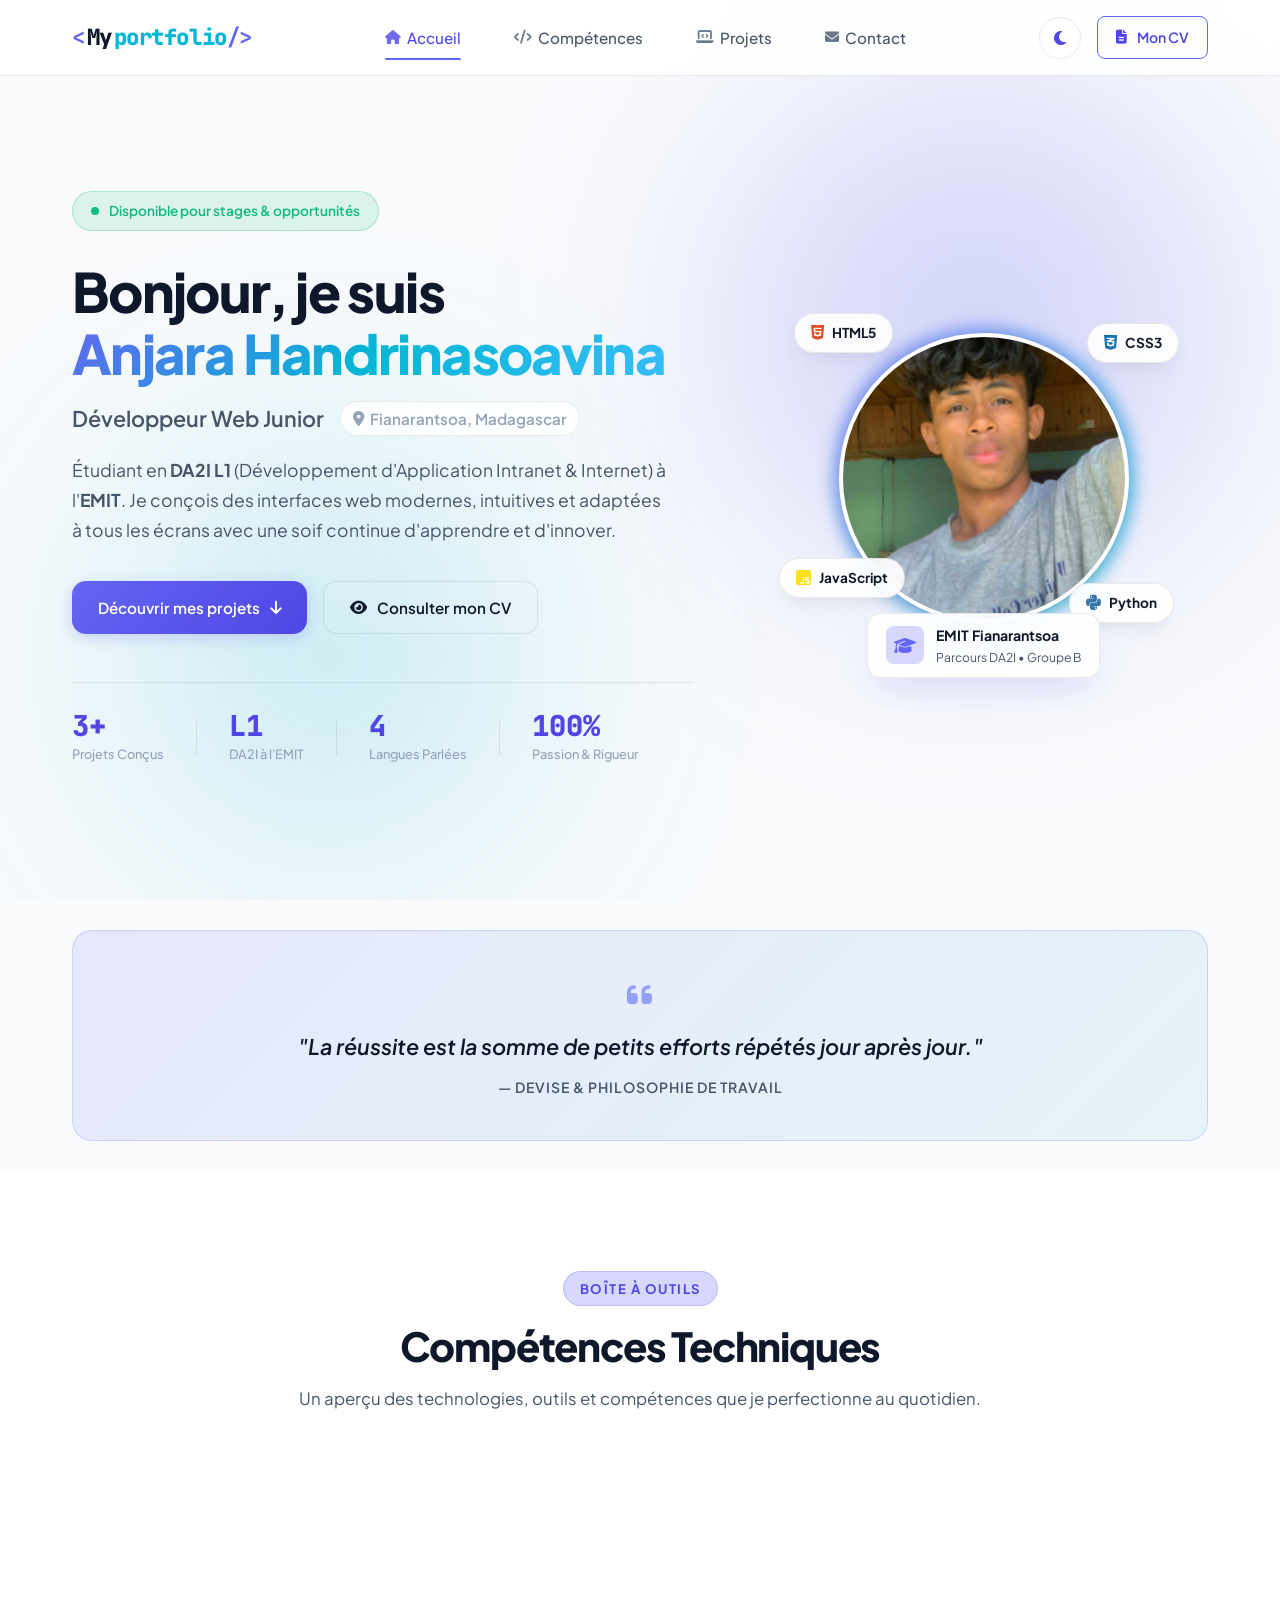
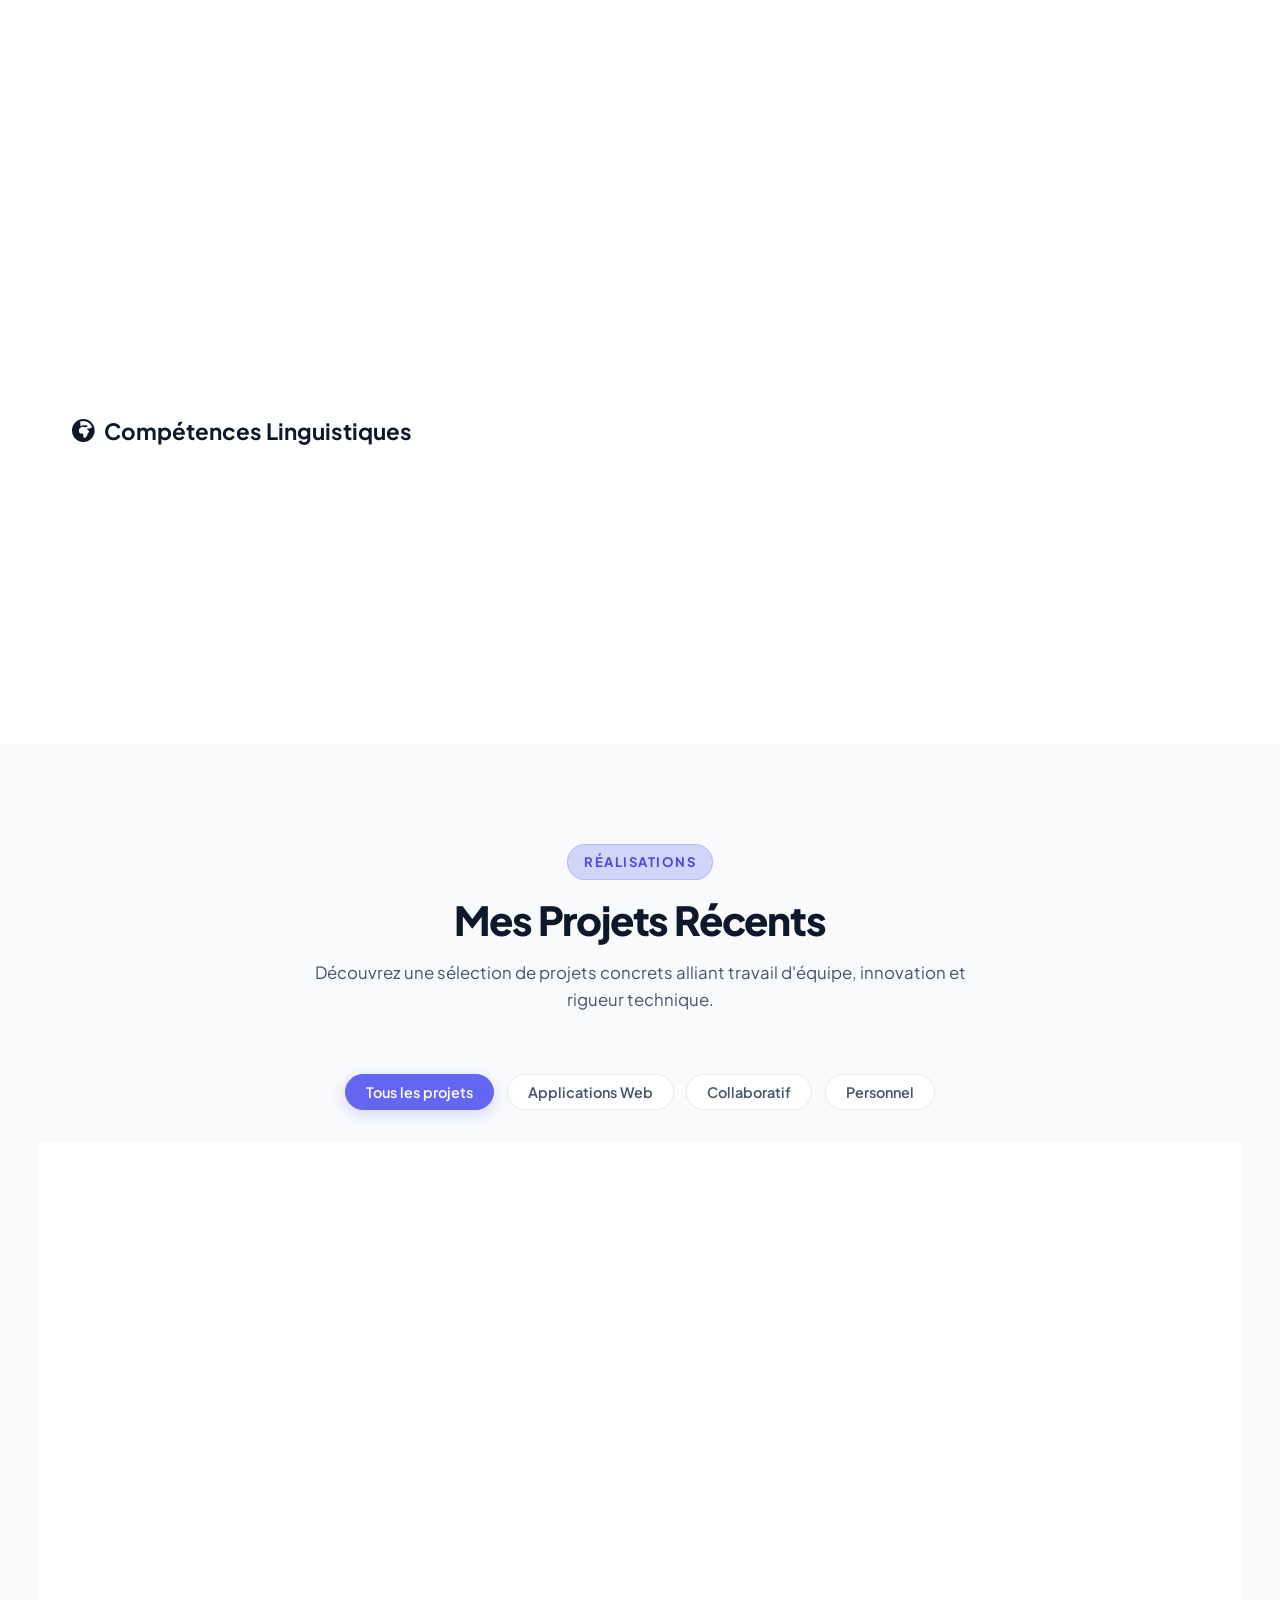
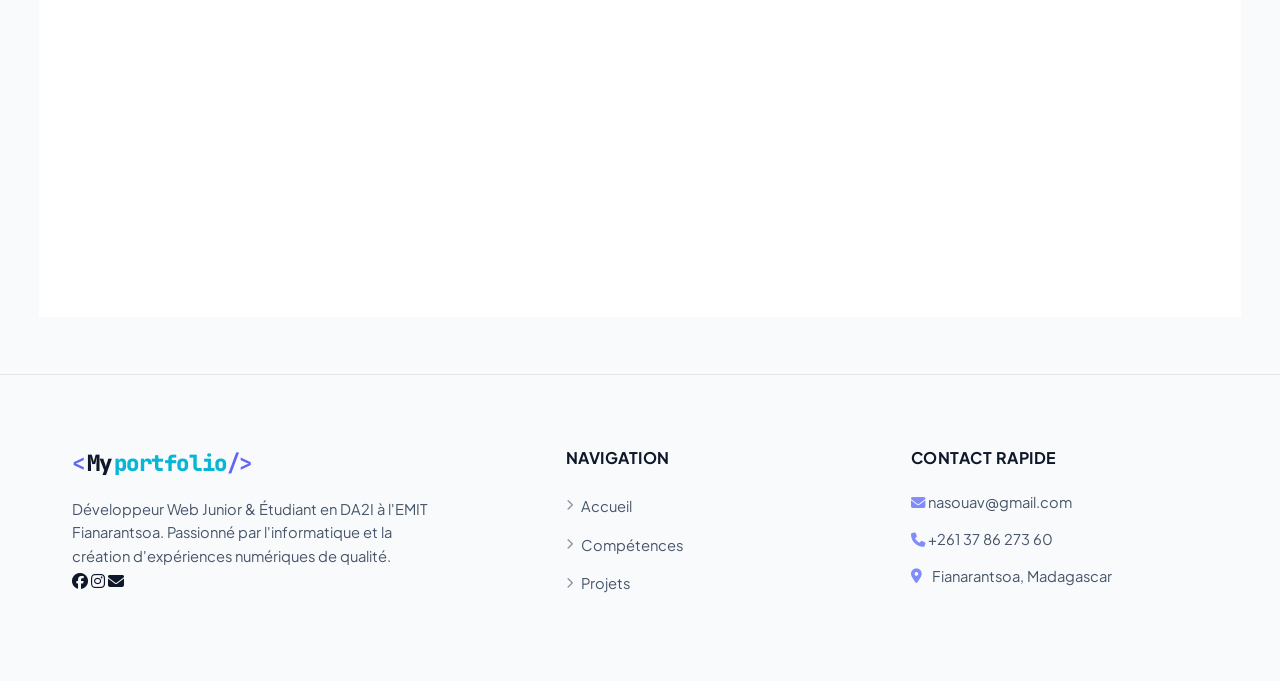
==== commit 6a38bc38: "Update index.html" ====
--- a/index.html
+++ b/index.html
@@ -34,7 +34,7 @@
                 <a href="#accueil" class="nav-link active"><i class="fas fa-home"></i> Accueil</a>
                 <a href="#competences" class="nav-link"><i class="fas fa-code"></i> Compétences</a>
                 <a href="#projets" class="nav-link"><i class="fas fa-laptop-code"></i> Projets</a>
-                
+                <a href="#contact" class="nav-link"><i class="fas fa-envelope"></i> Contact</a>
                 <div class="mobile-nav-cta">
                     <a href="cvanjara.html" class="btn btn-outline btn-sm"><i class="fas fa-file-alt"></i> Mon CV</a>
                 </div>
@@ -487,9 +487,10 @@
         </section>
     </main>
 
-    <footer class="footer">
+    <section id="contact">
+        <footer class="footer">
         <div class="container footer-container">
-            <div class="footer-top">
+            <div  class="footer-top">
                 <div class="footer-brand">
                     <a href="#accueil" class="brand-logo">
                         <span class="logo-bracket">&lt;</span><span class="logo-name">My</span><span class="logo-dot">portfolio</span><span class="logo-bracket"> /&gt;</span>
@@ -497,6 +498,11 @@
                     <p class="footer-desc">
                         Développeur Web Junior & Étudiant en DA2I à l'EMIT Fianarantsoa. Passionné par l'informatique et la création d'expériences numériques de qualité.
                     </p>
+                    <div class="footer-socials">
+                        <a href="https://web.facebook.com/handrinasoavina.anjara" target="_blank" aria-label="Facebook"><i class="fa-brands fa-facebook"></i></a>
+                        <a href="https://www.instagram.com/handrinasoavina_nh/" target="_blank" aria-label="Instagram"><i class="fa-brands fa-instagram"></i></a>
+                        <a href="mailto:nasouav@gmail.com" target="_blank" aria-label="envelope"><i class="fa-solid fa-envelope"></i></a>
+                    </div>
                 </div>
 
                 <div class="footer-nav">
@@ -516,8 +522,8 @@
                 </div>
             </div>
         </div>
-    </footer>
-
+        </footer>
+    </section>
     <button class="back-to-top" id="backToTop" aria-label="Retour en haut de page" title="Retour en haut">
         <i class="fas fa-arrow-up"></i>
     </button>
@@ -525,9 +531,3 @@
     <script src="anjara.js"></script>
 </body>
 </html>
-
-
-
-
-
-
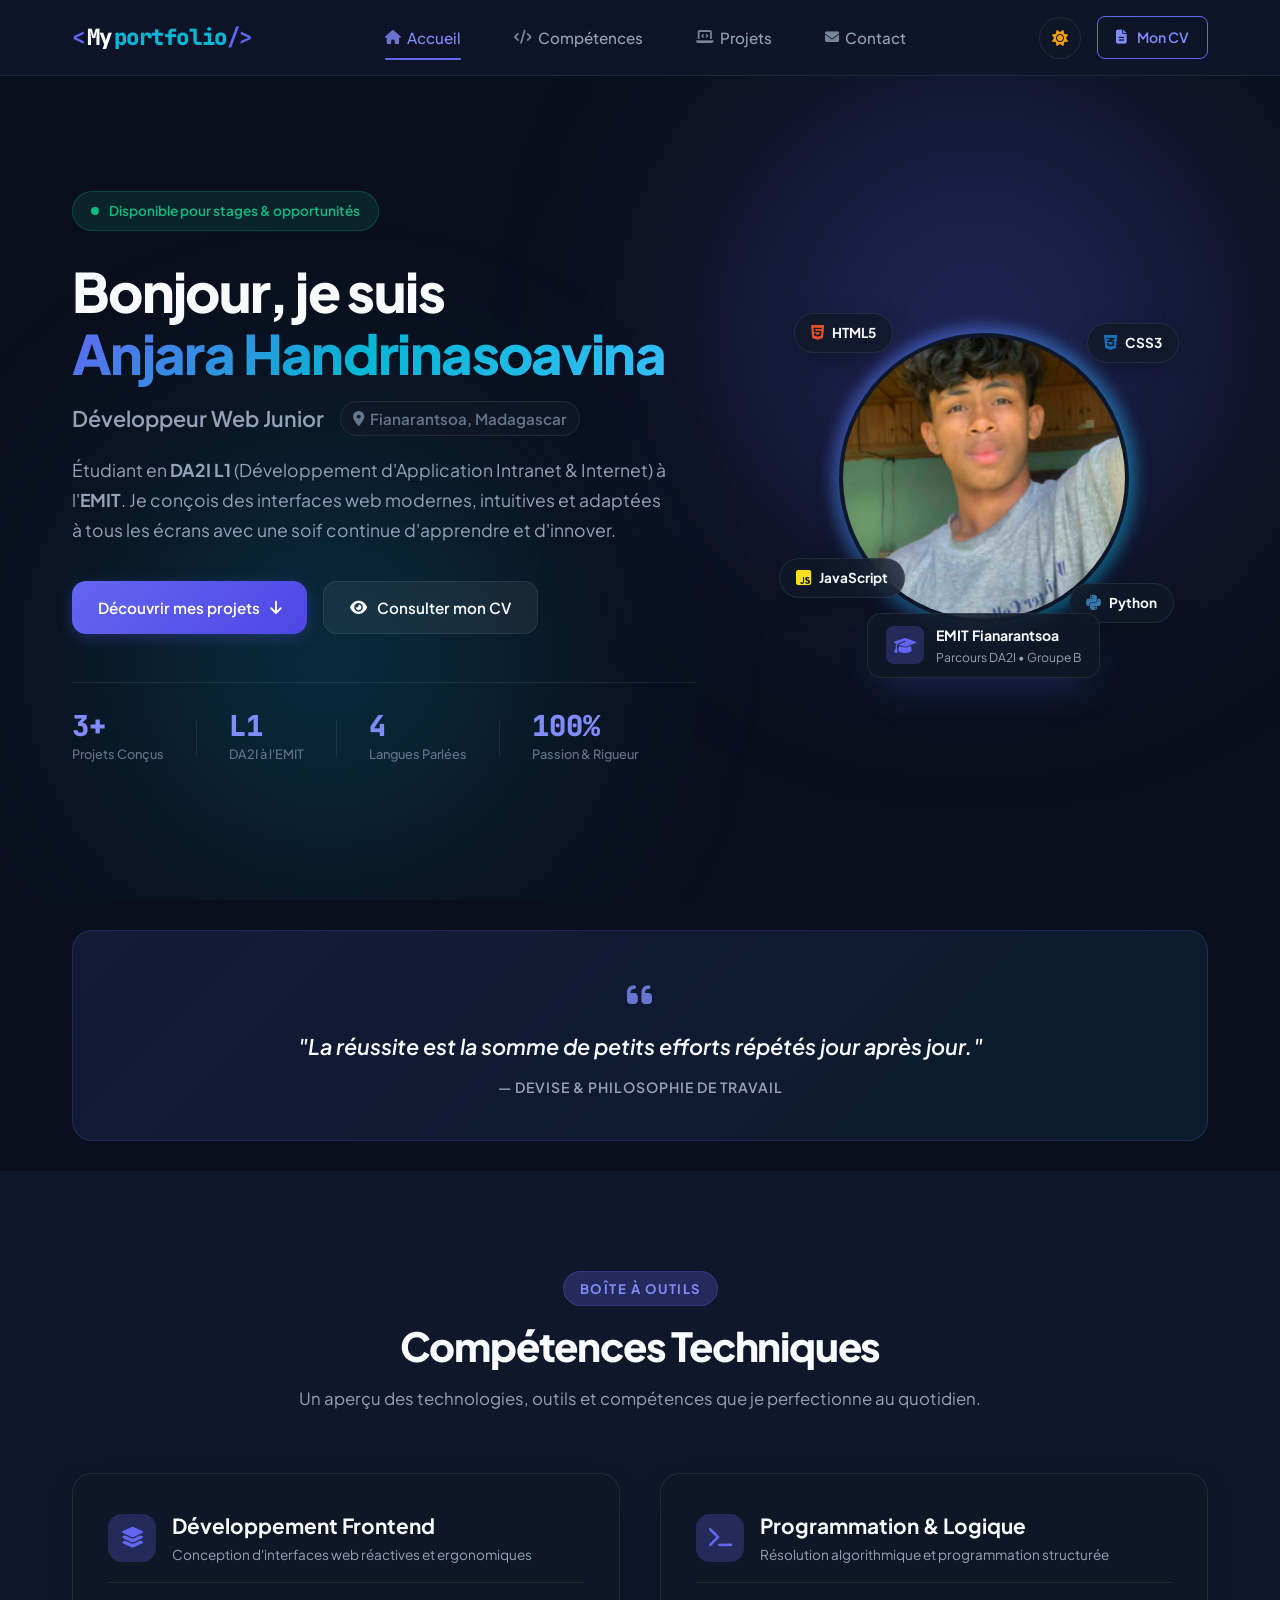
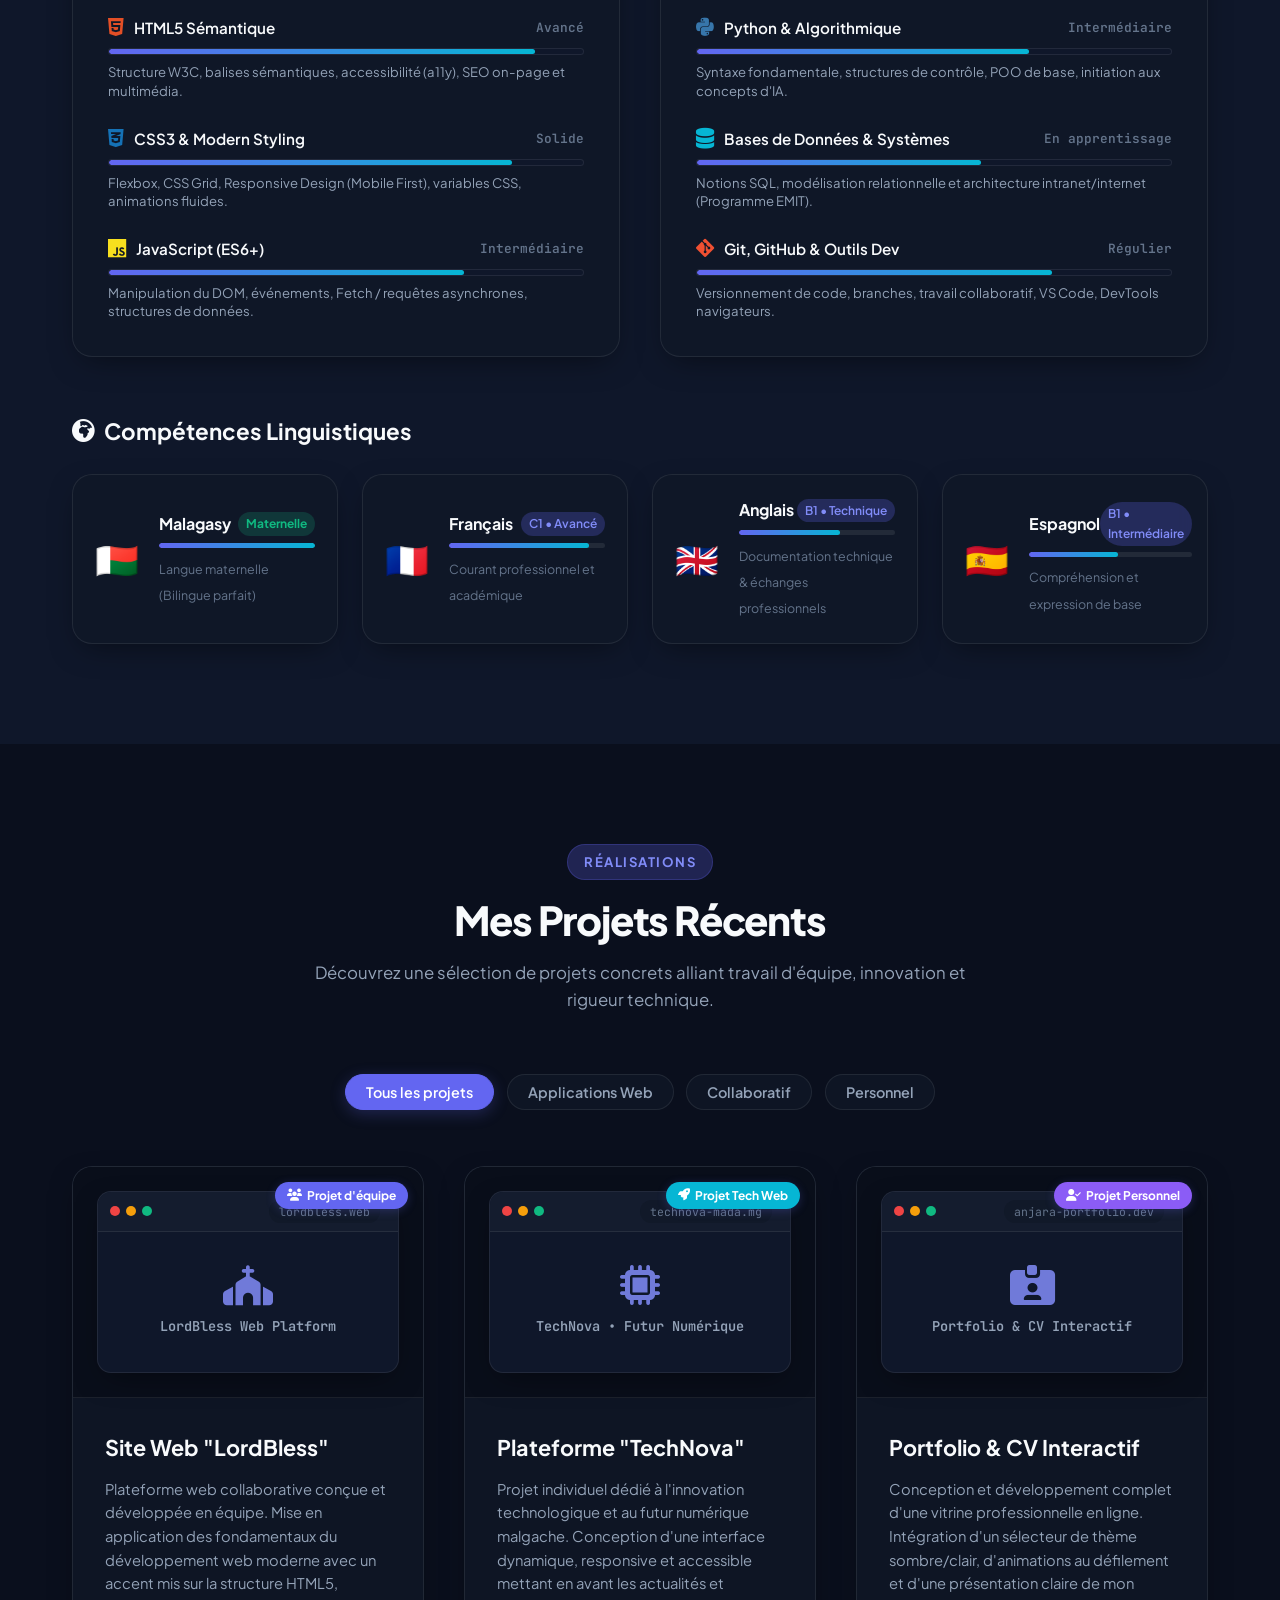
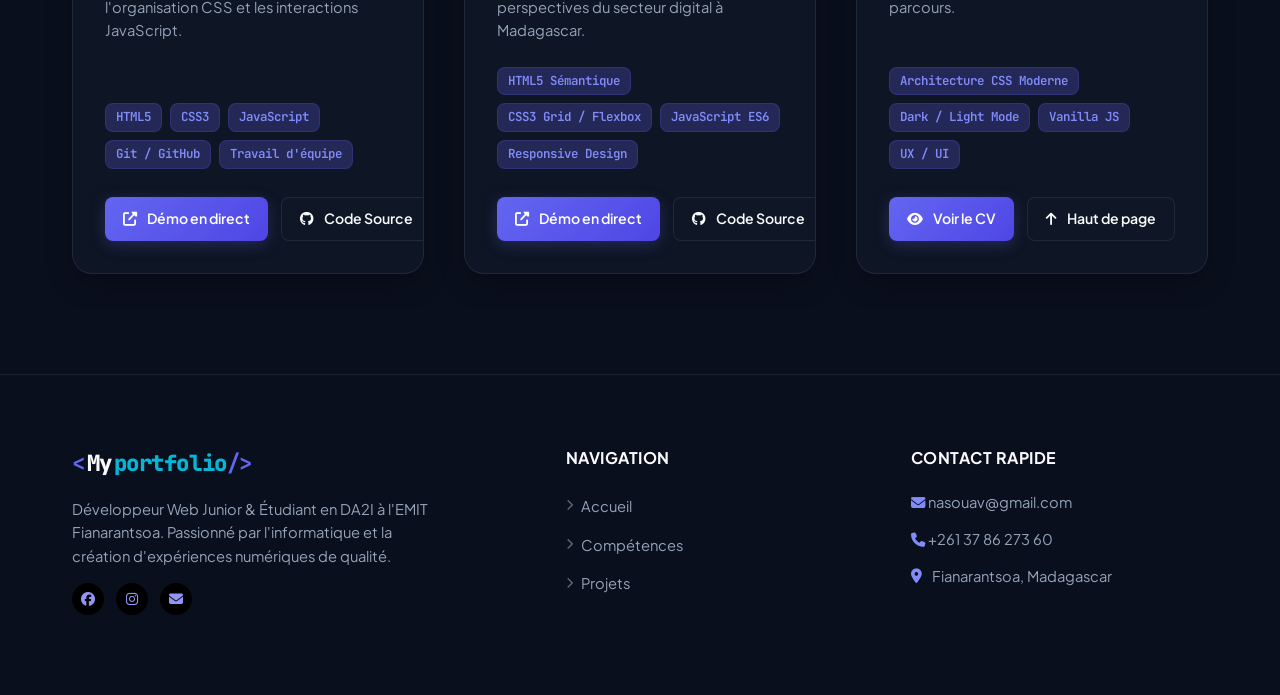
==== commit c69f8fde: "Update index.html" ====
--- a/index.html
+++ b/index.html
@@ -528,6 +528,6 @@
         <i class="fas fa-arrow-up"></i>
     </button>
 
-    <script src="anjara.js"></script>
+    <script src="script.js" defer></script>
 </body>
 </html>
--- a/anjara.css
+++ b/anjara.css
@@ -46,6 +46,8 @@
 
     --mockup-bg: #090e1a;
     --mockup-bar: #141c2e;
+    --bg-contact-icon: #9294F6;
+    --bg-contact: #000000;
 }
 
 [data-theme="light"] {
@@ -69,6 +71,9 @@
 
     --mockup-bg: #f1f5f9;
     --mockup-bar: #e2e8f0;
+
+    --bg-contact-icon: #2E31EA;
+    --bg-contact: #f8fafc;
 }
 
 *, *::before, *::after {
@@ -1281,6 +1286,24 @@
     font-size: 0.9rem;
 }
 
+.footer-socials {
+  display: flex;
+  gap: 12px;
+  margin-top: 15px;
+}
+
+.footer-socials a {
+  color: var(--bg-contact-icon);
+  background:var(--bg-contact);
+;
+  width: 32px;
+  height: 32px;
+  border-radius: 50%;
+  display: flex;
+  align-items: center;
+  justify-content: center;
+  font-size: 14px;
+}
 .back-to-top {
     position: fixed;
     bottom: 30px;
@@ -1494,4 +1517,4 @@
     .projects-grid {
         grid-template-columns: 1fr;
     }
-}+}
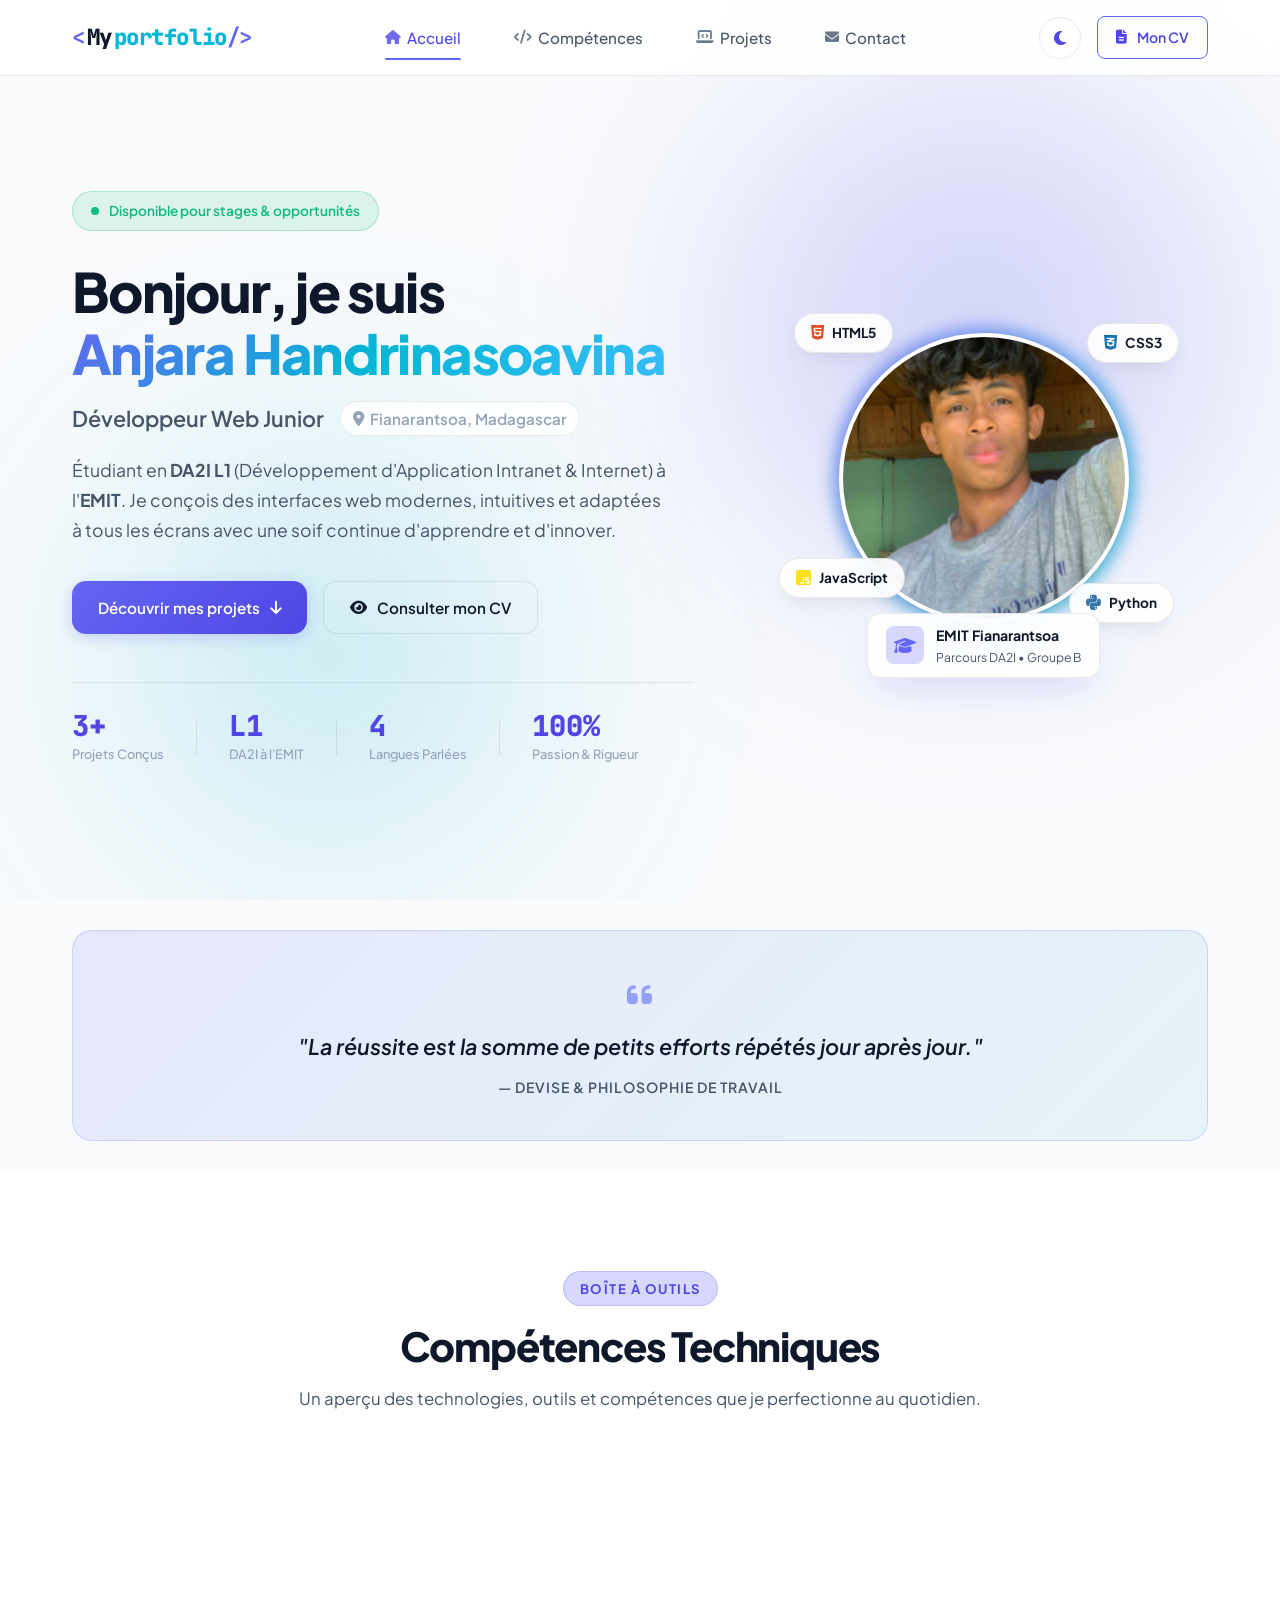
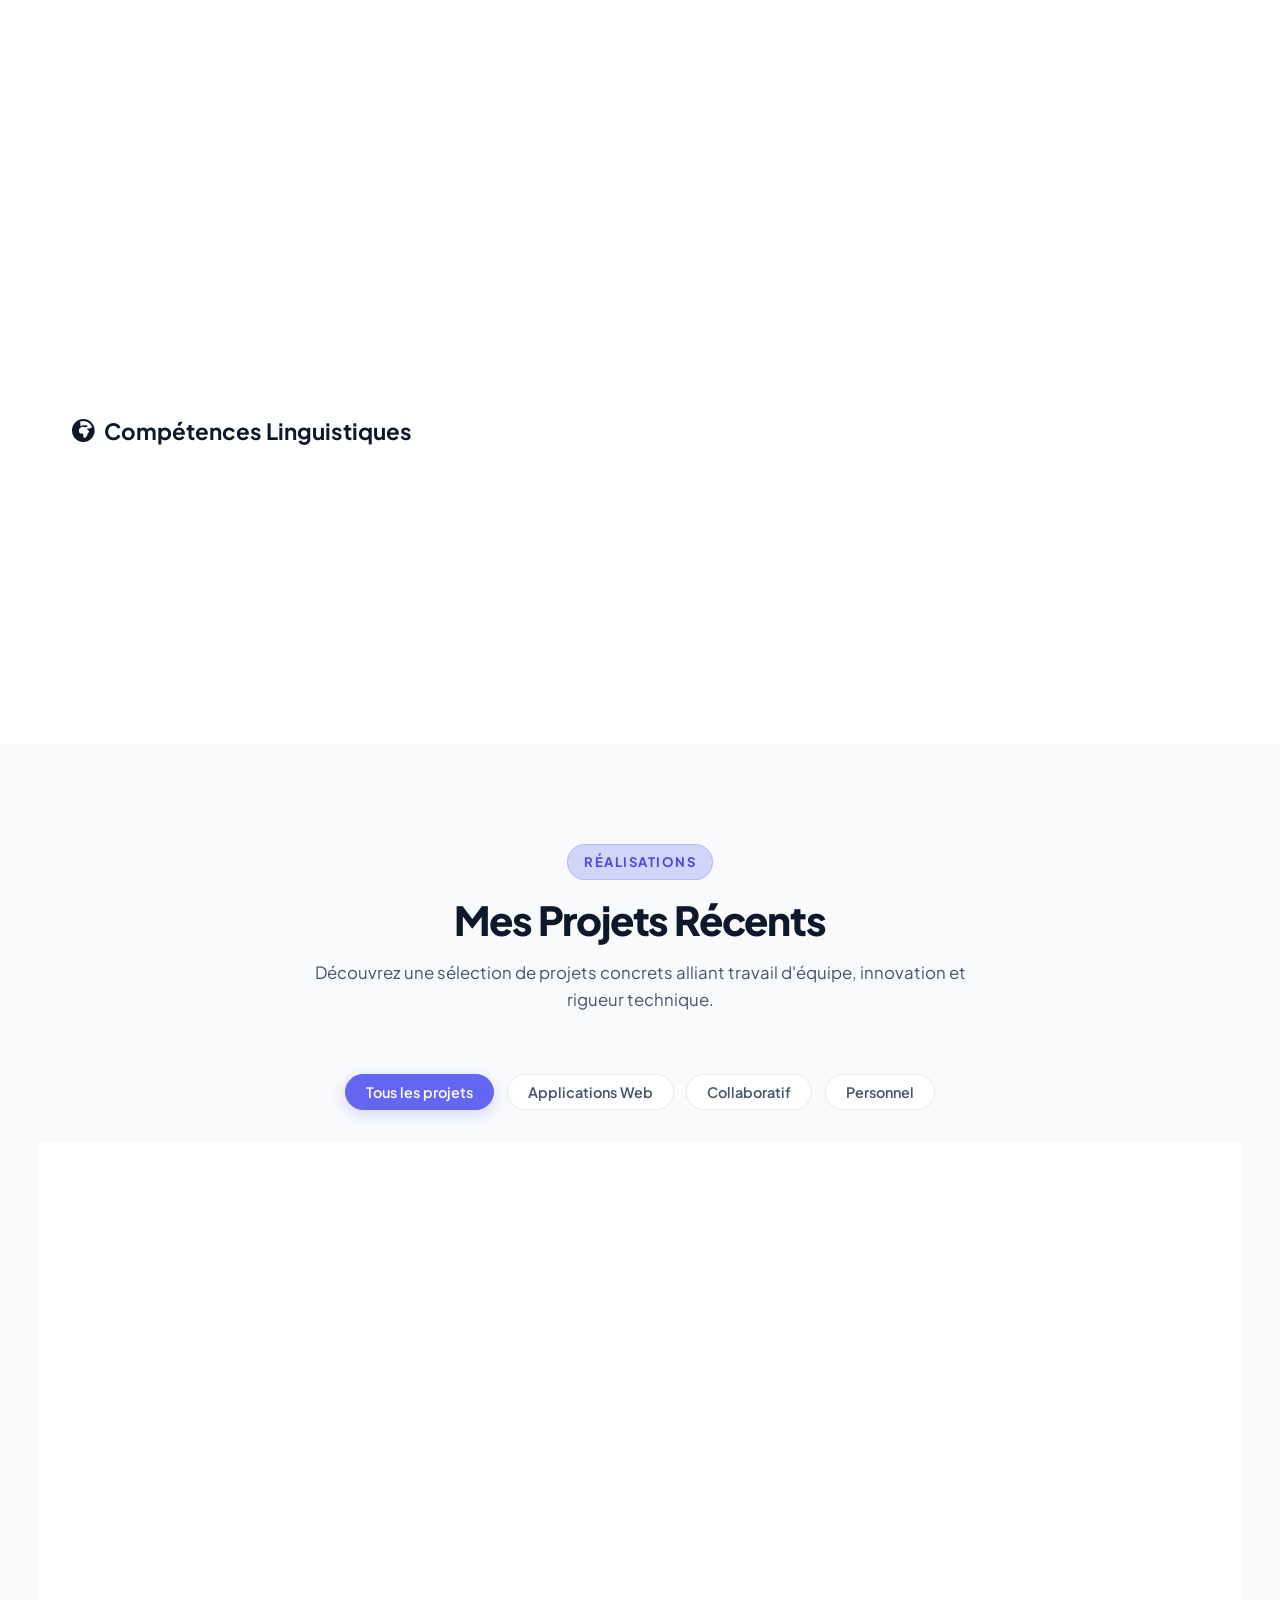
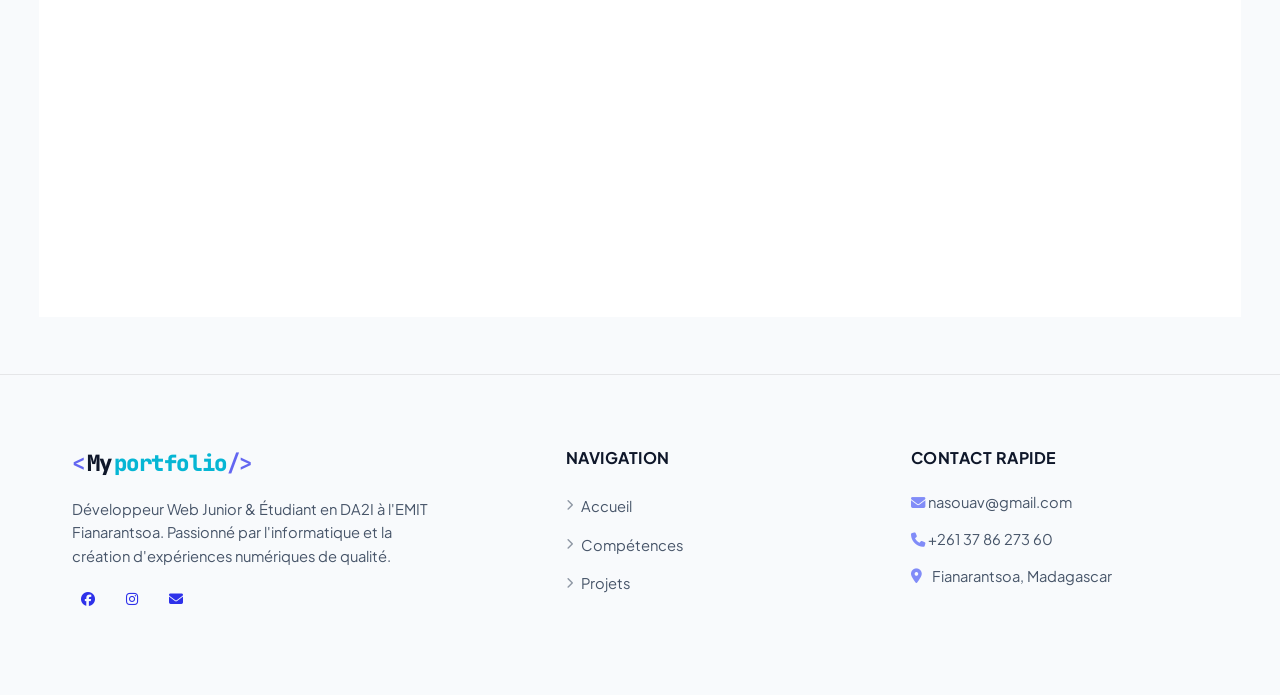
==== commit 83227f43: "Update index.html" ====
--- a/index.html
+++ b/index.html
@@ -528,6 +528,7 @@
         <i class="fas fa-arrow-up"></i>
     </button>
 
-    <script src="script.js" defer></script>
+    <script src="anjara.js"></script>
 </body>
 </html>
+
